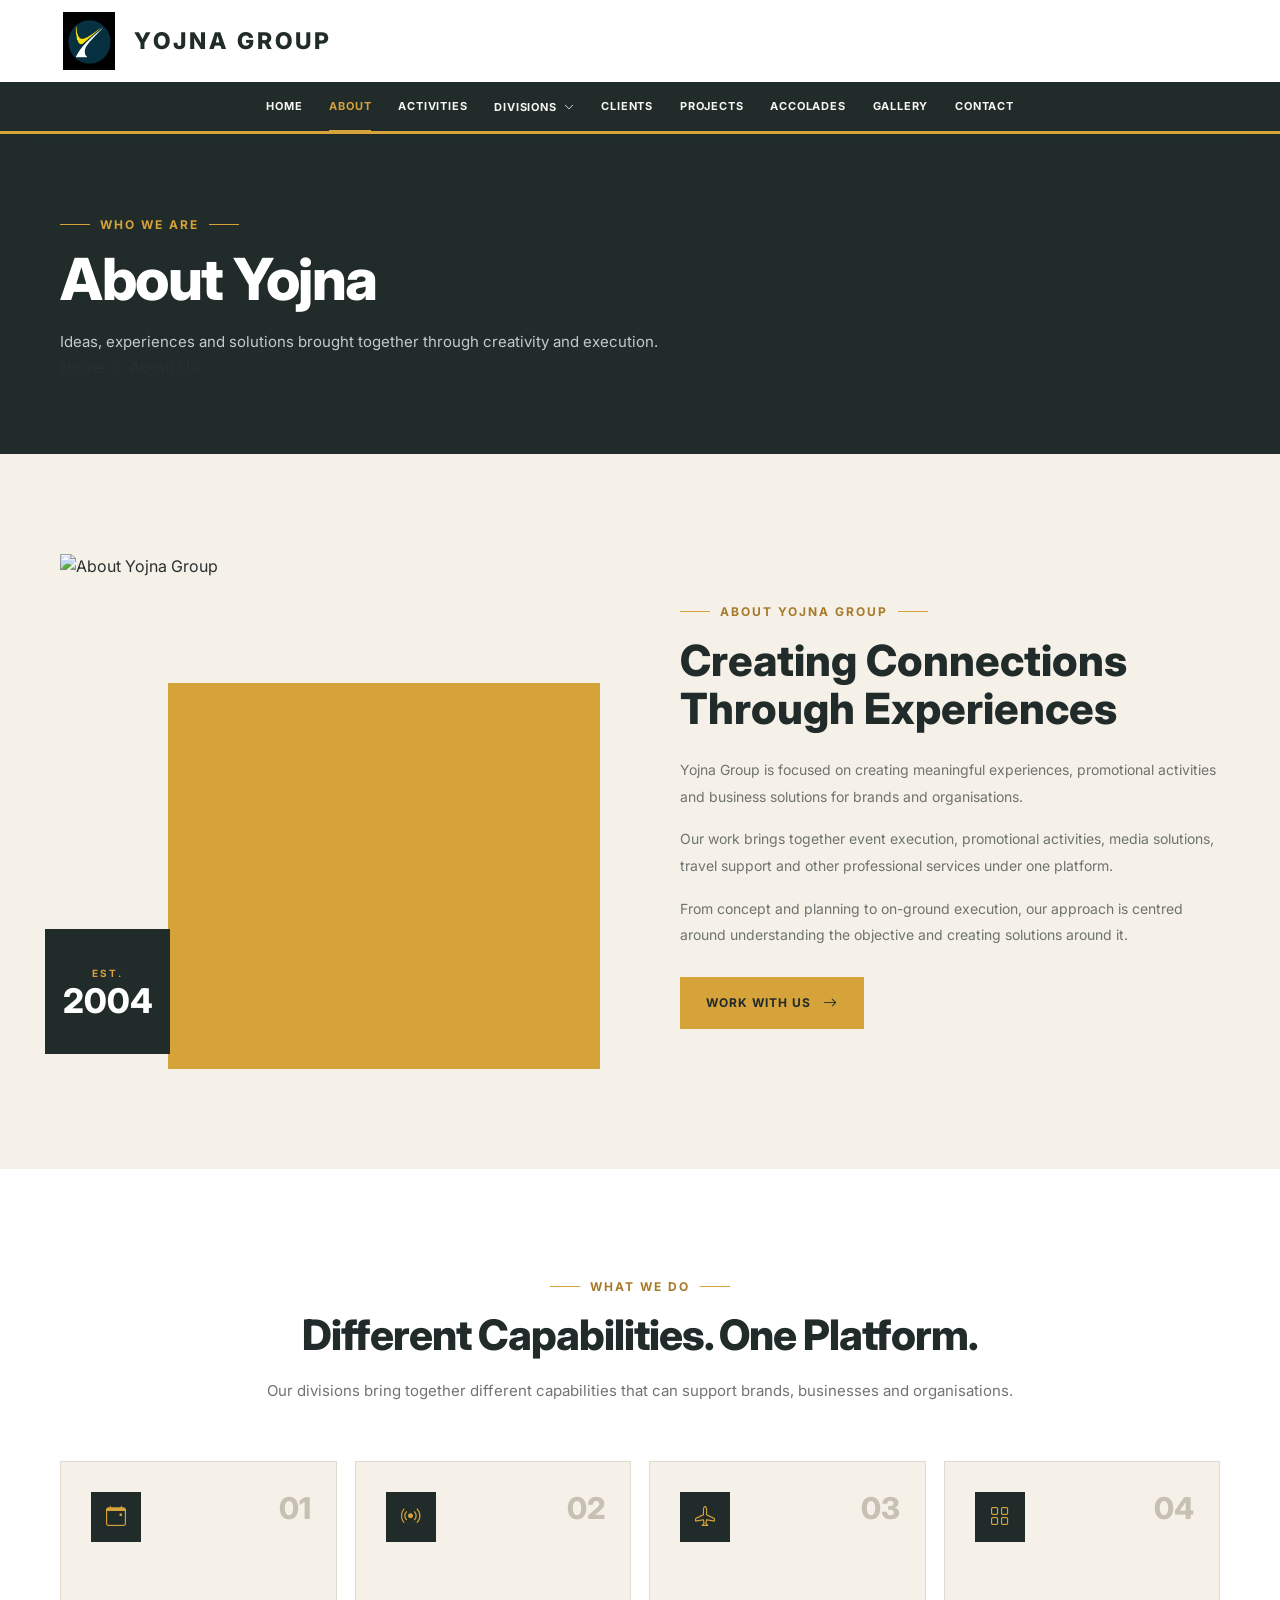
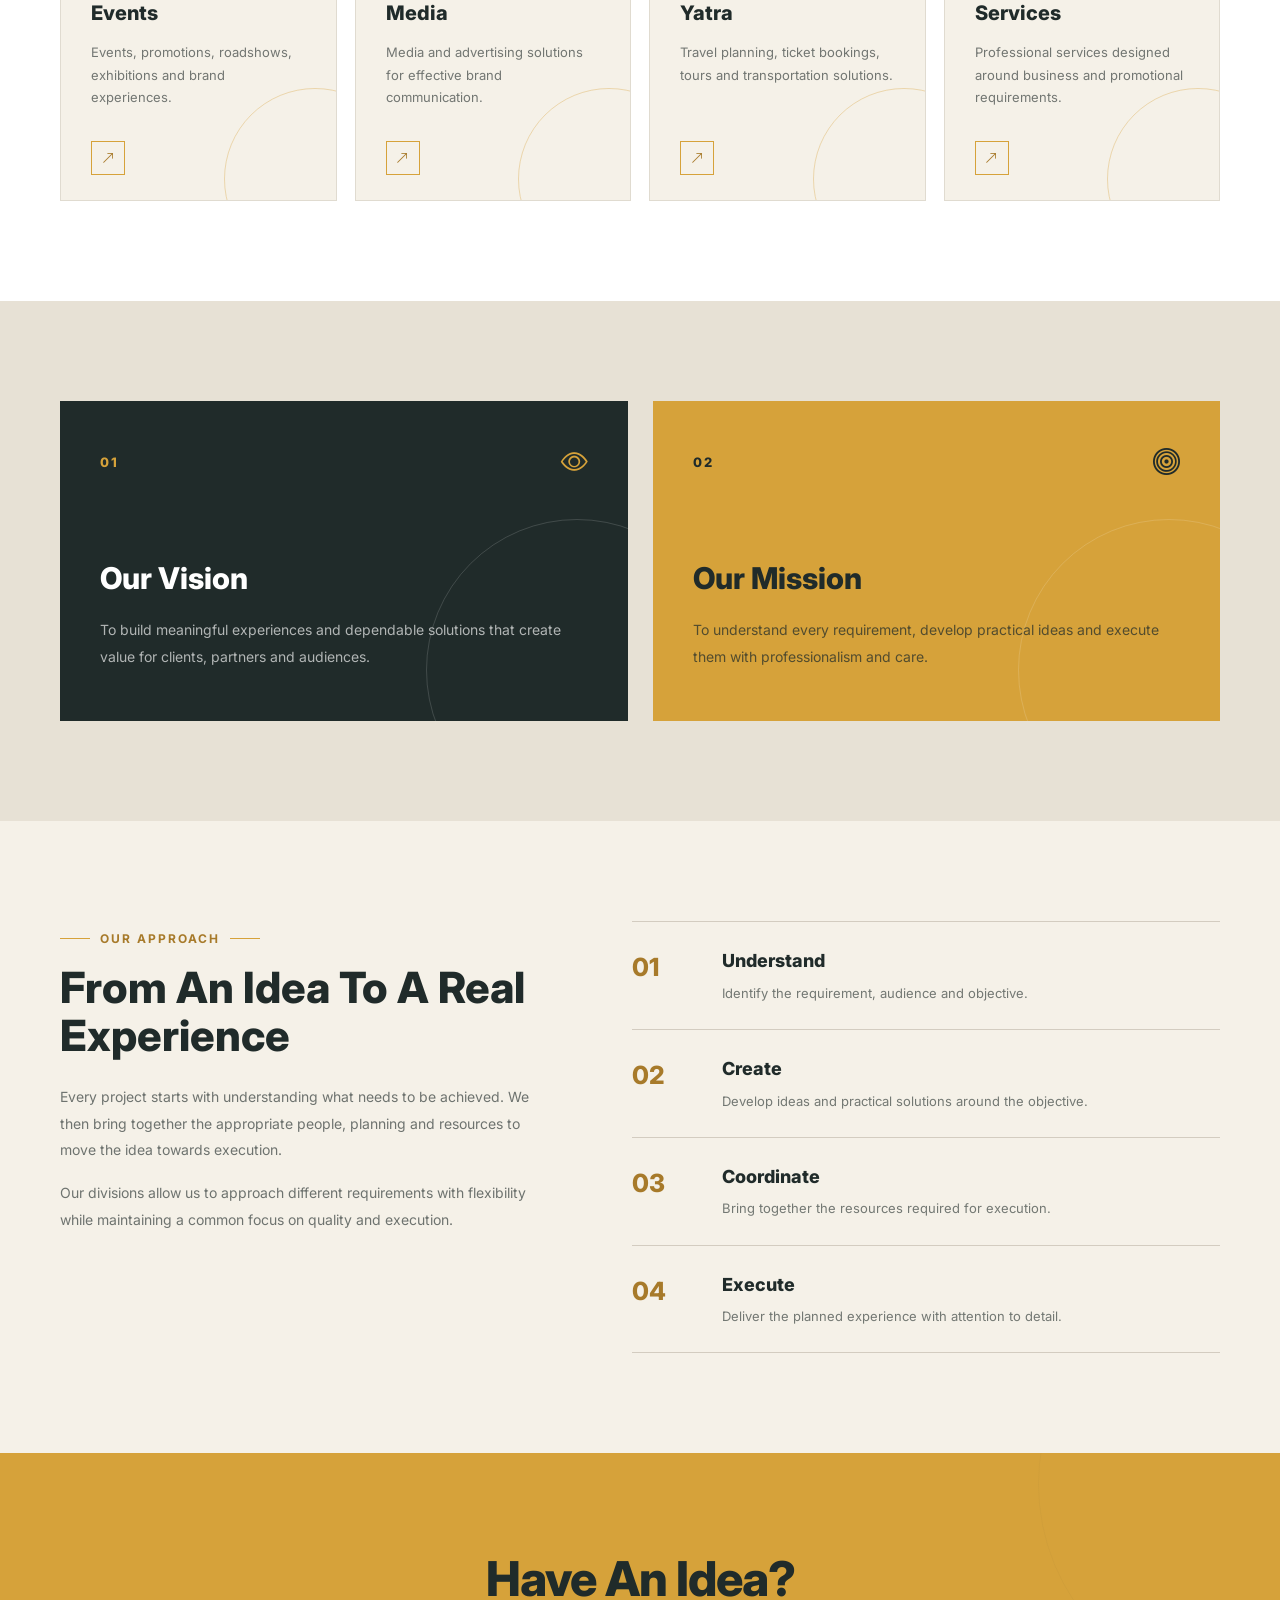
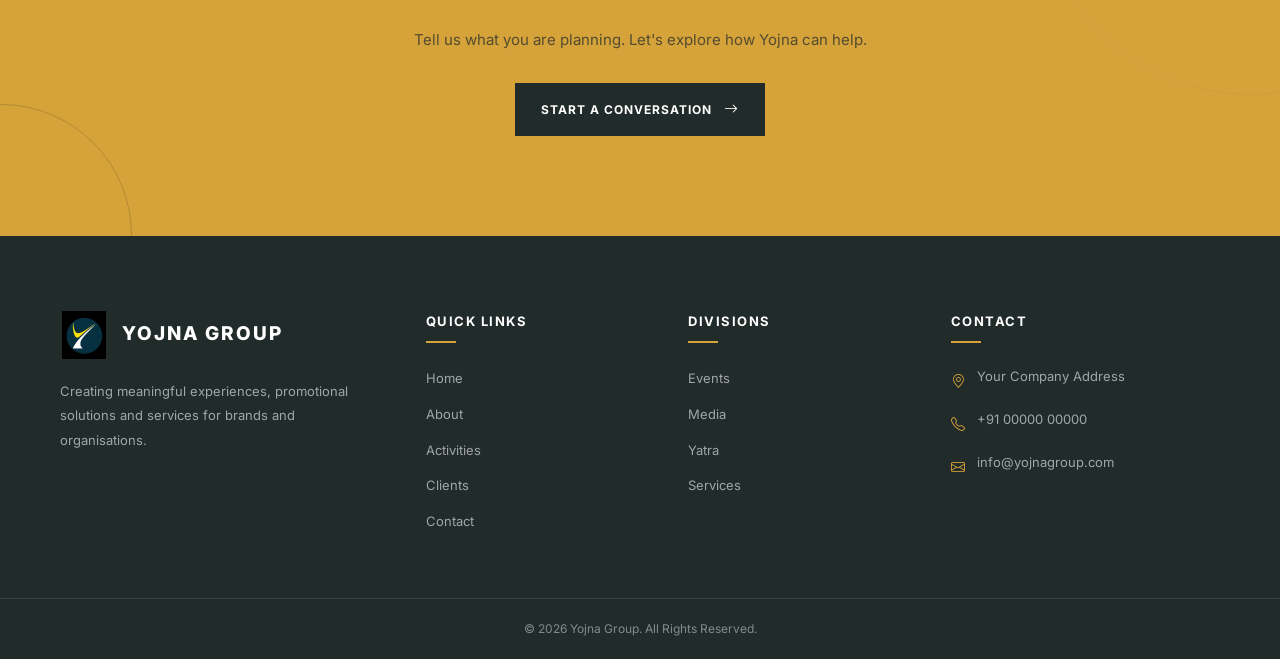
==== about.html @ 123ddde2 "Updated website design" ====
<!DOCTYPE html>
<html lang="en">

<head>

    <meta charset="UTF-8">
    <meta name="viewport" content="width=device-width, initial-scale=1.0">

    <title>About Us | Yojna Group</title>

    <!-- GOOGLE FONT -->
    <link rel="preconnect" href="https://fonts.googleapis.com">
    <link rel="preconnect" href="https://fonts.gstatic.com" crossorigin>

    <link
        href="https://fonts.googleapis.com/css2?family=Inter:wght@400;500;600;700;800&display=swap"
        rel="stylesheet">

    <!-- BOOTSTRAP ICONS -->
    <link
        rel="stylesheet"
        href="https://cdn.jsdelivr.net/npm/bootstrap-icons@1.11.3/font/bootstrap-icons.min.css">

    <!-- MAIN CSS -->
    <link rel="stylesheet" href="css/style.css">

    <!-- RESPONSIVE CSS -->
    <link rel="stylesheet" href="css/responsive.css">

</head>


<body class="inner-page about-page">


<!-- =====================================================
     HEADER
====================================================== -->

<header class="site-header">

    <!-- TOP ROW -->
    <div class="header-top">

        <div class="header-container">

            <a href="index.html" class="site-brand">

                <img
                    src="images/logo/logo.png"
                    alt="Yojna Group Logo"
                    class="site-logo">

                <span class="site-name">
                    YOJNA GROUP
                </span>

            </a>

        </div>

    </div>


    <!-- NAVIGATION -->
    <div class="header-navigation">

        <div class="header-container">

            <nav class="main-navigation">

                <a href="index.html" class="nav-link">
                    HOME
                </a>

                <a href="about.html" class="nav-link active">
                    ABOUT
                </a>

                <a href="activities.html" class="nav-link">
                    ACTIVITIES
                </a>


                <!-- DIVISIONS DROPDOWN -->
                <div class="nav-dropdown">

                    <button
                        class="nav-link nav-dropdown-button"
                        type="button">

                        DIVISIONS

                        <i class="bi bi-chevron-down"></i>

                    </button>


                    <div class="nav-dropdown-menu">

                        <a
                            href="events.html"
                            class="nav-dropdown-item">

                            <span>01</span>

                            <div>
                                <strong>Events</strong>
                                <small>Events & Promotions</small>
                            </div>

                        </a>


                        <a
                            href="media.html"
                            class="nav-dropdown-item">

                            <span>02</span>

                            <div>
                                <strong>Media</strong>
                                <small>Media & Advertising</small>
                            </div>

                        </a>


                        <a
                            href="yatra.html"
                            class="nav-dropdown-item">

                            <span>03</span>

                            <div>
                                <strong>Yatra</strong>
                                <small>Travel & Tours</small>
                            </div>

                        </a>


                        <a
                            href="services.html"
                            class="nav-dropdown-item">

                            <span>04</span>

                            <div>
                                <strong>Services</strong>
                                <small>Professional Services</small>
                            </div>

                        </a>

                    </div>

                </div>


                <a href="clients.html" class="nav-link">
                    CLIENTS
                </a>

                <a href="projects.html" class="nav-link">
                    PROJECTS
                </a>

                <a href="accolades.html" class="nav-link">
                    ACCOLADES
                </a>

                <a href="gallery.html" class="nav-link">
                    GALLERY
                </a>

                <a href="contact.html" class="nav-link">
                    CONTACT
                </a>

            </nav>


            <!-- MOBILE MENU -->
            <button
                class="mobile-menu-button"
                type="button"
                aria-label="Open Menu"
                aria-expanded="false">

                <i class="bi bi-list"></i>

            </button>

        </div>

    </div>

</header>



<!-- =====================================================
     MAIN
====================================================== -->

<main>


    <!-- =================================================
         PAGE BANNER
    ================================================== -->

    <section class="inner-page-banner">

        <div class="container">

            <div class="inner-page-banner-content">

                <span class="section-label">
                    Who We Are
                </span>

                <h1>
                    About Yojna
                </h1>

                <p>
                    Ideas, experiences and solutions brought
                    together through creativity and execution.
                </p>

                <div class="page-breadcrumb">

                    <a href="index.html">
                        Home
                    </a>

                    <i class="bi bi-chevron-right"></i>

                    <span>
                        About Us
                    </span>

                </div>

            </div>

        </div>

    </section>



    <!-- =================================================
         ABOUT INTRODUCTION
    ================================================== -->

    <section class="about-main section-padding">

        <div class="container">

            <div class="about-main-grid">


                <!-- IMAGE -->

                <div class="about-main-image">

                    <img
                        src="images/about/about.jpg"
                        alt="About Yojna Group">

                    <div class="about-year-box">

                        <span>
                            EST.
                        </span>

                        <strong>
                            2004
                        </strong>

                    </div>

                </div>


                <!-- CONTENT -->

                <div class="about-main-content">

                    <span class="section-label">
                        About Yojna Group
                    </span>

                    <h2>
                        Creating Connections
                        Through Experiences
                    </h2>

                    <p>
                        Yojna Group is focused on creating
                        meaningful experiences, promotional
                        activities and business solutions for
                        brands and organisations.
                    </p>

                    <p>
                        Our work brings together event
                        execution, promotional activities,
                        media solutions, travel support and
                        other professional services under one
                        platform.
                    </p>

                    <p>
                        From concept and planning to on-ground
                        execution, our approach is centred around
                        understanding the objective and creating
                        solutions around it.
                    </p>

                    <a
                        href="contact.html"
                        class="primary-button">

                        Work With Us

                        <i class="bi bi-arrow-right"></i>

                    </a>

                </div>

            </div>

        </div>

    </section>



    <!-- =================================================
         WHAT WE DO
    ================================================== -->

    <section class="about-capabilities section-padding">

        <div class="container">

            <div class="section-heading">

                <span class="section-label">
                    What We Do
                </span>

                <h2>
                    Different Capabilities.
                    One Platform.
                </h2>

                <p>
                    Our divisions bring together different
                    capabilities that can support brands,
                    businesses and organisations.
                </p>

            </div>


            <div class="about-capabilities-grid">


                <!-- EVENTS -->

                <a
                    href="events.html"
                    class="about-capability-card">

                    <span class="about-capability-number">
                        01
                    </span>

                    <div class="about-capability-icon">
                        <i class="bi bi-calendar-event"></i>
                    </div>

                    <h3>
                        Events
                    </h3>

                    <p>
                        Events, promotions, roadshows,
                        exhibitions and brand experiences.
                    </p>

                    <span class="about-capability-arrow">
                        <i class="bi bi-arrow-up-right"></i>
                    </span>

                </a>



                <!-- MEDIA -->

                <a
                    href="media.html"
                    class="about-capability-card">

                    <span class="about-capability-number">
                        02
                    </span>

                    <div class="about-capability-icon">
                        <i class="bi bi-broadcast"></i>
                    </div>

                    <h3>
                        Media
                    </h3>

                    <p>
                        Media and advertising solutions for
                        effective brand communication.
                    </p>

                    <span class="about-capability-arrow">
                        <i class="bi bi-arrow-up-right"></i>
                    </span>

                </a>



                <!-- YATRA -->

                <a
                    href="yatra.html"
                    class="about-capability-card">

                    <span class="about-capability-number">
                        03
                    </span>

                    <div class="about-capability-icon">
                        <i class="bi bi-airplane"></i>
                    </div>

                    <h3>
                        Yatra
                    </h3>

                    <p>
                        Travel planning, ticket bookings,
                        tours and transportation solutions.
                    </p>

                    <span class="about-capability-arrow">
                        <i class="bi bi-arrow-up-right"></i>
                    </span>

                </a>



                <!-- SERVICES -->

                <a
                    href="services.html"
                    class="about-capability-card">

                    <span class="about-capability-number">
                        04
                    </span>

                    <div class="about-capability-icon">
                        <i class="bi bi-grid"></i>
                    </div>

                    <h3>
                        Services
                    </h3>

                    <p>
                        Professional services designed around
                        business and promotional requirements.
                    </p>

                    <span class="about-capability-arrow">
                        <i class="bi bi-arrow-up-right"></i>
                    </span>

                </a>

            </div>

        </div>

    </section>



    <!-- =================================================
         VISION / MISSION
    ================================================== -->

    <section class="about-purpose section-padding">

        <div class="container">

            <div class="about-purpose-grid">


                <!-- VISION -->

                <div class="about-purpose-card vision-card">

                    <div class="about-purpose-top">

                        <span>
                            01
                        </span>

                        <i class="bi bi-eye"></i>

                    </div>

                    <h3>
                        Our Vision
                    </h3>

                    <p>
                        To build meaningful experiences and
                        dependable solutions that create value
                        for clients, partners and audiences.
                    </p>

                </div>



                <!-- MISSION -->

                <div class="about-purpose-card mission-card">

                    <div class="about-purpose-top">

                        <span>
                            02
                        </span>

                        <i class="bi bi-bullseye"></i>

                    </div>

                    <h3>
                        Our Mission
                    </h3>

                    <p>
                        To understand every requirement,
                        develop practical ideas and execute
                        them with professionalism and care.
                    </p>

                </div>

            </div>

        </div>

    </section>



    <!-- =================================================
         APPROACH
    ================================================== -->

    <section class="about-approach section-padding">

        <div class="container">

            <div class="about-approach-grid">


                <div class="about-approach-content">

                    <span class="section-label">
                        Our Approach
                    </span>

                    <h2>
                        From An Idea
                        To A Real Experience
                    </h2>

                    <p>
                        Every project starts with understanding
                        what needs to be achieved. We then bring
                        together the appropriate people,
                        planning and resources to move the idea
                        towards execution.
                    </p>

                    <p>
                        Our divisions allow us to approach
                        different requirements with flexibility
                        while maintaining a common focus on
                        quality and execution.
                    </p>

                </div>


                <div class="about-approach-steps">


                    <div class="about-step">

                        <span>
                            01
                        </span>

                        <div>

                            <h3>
                                Understand
                            </h3>

                            <p>
                                Identify the requirement,
                                audience and objective.
                            </p>

                        </div>

                    </div>


                    <div class="about-step">

                        <span>
                            02
                        </span>

                        <div>

                            <h3>
                                Create
                            </h3>

                            <p>
                                Develop ideas and practical
                                solutions around the objective.
                            </p>

                        </div>

                    </div>


                    <div class="about-step">

                        <span>
                            03
                        </span>

                        <div>

                            <h3>
                                Coordinate
                            </h3>

                            <p>
                                Bring together the resources
                                required for execution.
                            </p>

                        </div>

                    </div>


                    <div class="about-step">

                        <span>
                            04
                        </span>

                        <div>

                            <h3>
                                Execute
                            </h3>

                            <p>
                                Deliver the planned experience
                                with attention to detail.
                            </p>

                        </div>

                    </div>

                </div>

            </div>

        </div>

    </section>



    <!-- =================================================
         CTA
    ================================================== -->

    <section class="home-contact-cta">

        <div class="cta-overlay"></div>

        <div class="container">

            <div class="cta-content">

                <h2>
                    Have An Idea?
                </h2>

                <p>
                    Tell us what you are planning.
                    Let's explore how Yojna can help.
                </p>

                <a
                    href="contact.html"
                    class="primary-button">

                    Start A Conversation

                    <i class="bi bi-arrow-right"></i>

                </a>

            </div>

        </div>

    </section>

</main>



<!-- =====================================================
     FOOTER
====================================================== -->

<footer class="site-footer">

    <div class="footer-main">

        <div class="container">

            <div class="footer-grid">


                <!-- COMPANY -->

                <div class="footer-company">

                    <div class="footer-brand">

                        <img
                            src="images/logo/logo.png"
                            alt="Yojna Group">

                        <span>
                            YOJNA GROUP
                        </span>

                    </div>

                    <p>
                        Creating meaningful experiences,
                        promotional solutions and services
                        for brands and organisations.
                    </p>

                </div>


                <!-- QUICK LINKS -->

                <div class="footer-column">

                    <h3>
                        Quick Links
                    </h3>

                    <ul class="footer-links">

                        <li>
                            <a href="index.html">
                                Home
                            </a>
                        </li>

                        <li>
                            <a href="about.html">
                                About
                            </a>
                        </li>

                        <li>
                            <a href="activities.html">
                                Activities
                            </a>
                        </li>

                        <li>
                            <a href="clients.html">
                                Clients
                            </a>
                        </li>

                        <li>
                            <a href="contact.html">
                                Contact
                            </a>
                        </li>

                    </ul>

                </div>


                <!-- DIVISIONS -->

                <div class="footer-column">

                    <h3>
                        Divisions
                    </h3>

                    <ul class="footer-links">

                        <li>
                            <a href="events.html">
                                Events
                            </a>
                        </li>

                        <li>
                            <a href="media.html">
                                Media
                            </a>
                        </li>

                        <li>
                            <a href="yatra.html">
                                Yatra
                            </a>
                        </li>

                        <li>
                            <a href="services.html">
                                Services
                            </a>
                        </li>

                    </ul>

                </div>


                <!-- CONTACT -->

                <div class="footer-column">

                    <h3>
                        Contact
                    </h3>

                    <ul class="footer-contact">

                        <li>

                            <i class="bi bi-geo-alt"></i>

                            <span>
                                Your Company Address
                            </span>

                        </li>

                        <li>

                            <i class="bi bi-telephone"></i>

                            <span>
                                +91 00000 00000
                            </span>

                        </li>

                        <li>

                            <i class="bi bi-envelope"></i>

                            <span>
                                info@yojnagroup.com
                            </span>

                        </li>

                    </ul>

                </div>

            </div>

        </div>

    </div>


    <div class="footer-bottom">

        <div class="container">

            <p>
                © 2026 Yojna Group. All Rights Reserved.
            </p>

        </div>

    </div>

</footer>


<!-- MAIN JAVASCRIPT -->
<script src="js/main.js"></script>

</body>

</html>
---- css/style.css ----
/* =========================================================
   YOJNA GROUP
   MAIN STYLE SHEET
   Theme: Charcoal + Warm Cream + Gold
========================================================= */


/* =========================================================
   1. GLOBAL RESET
========================================================= */

* {
    margin: 0;
    padding: 0;
    box-sizing: border-box;
}

html {
    scroll-behavior: smooth;
}

body {
    font-family: "Inter", sans-serif;
    color: #29302f;
    background-color: #f5f1e8;
    line-height: 1.6;
}

img {
    max-width: 100%;
    display: block;
}

a {
    text-decoration: none;
    color: inherit;
}

button {
    font-family: inherit;
}

ul {
    list-style: none;
}


/* =========================================================
   2. COMMON CONTAINER
========================================================= */

.container,
.header-container {
    width: 100%;
    max-width: 1200px;
    margin: 0 auto;
    padding-left: 20px;
    padding-right: 20px;
}


/* =========================================================
   3. COMMON SECTION
========================================================= */

.section-padding {
    padding: 100px 0;
}

.section-heading {
    max-width: 760px;
    margin: 0 auto 55px;
    text-align: center;
}

.section-label {
    display: inline-flex;
    align-items: center;
    gap: 10px;

    margin-bottom: 15px;

    color: #a77a2a;

    font-size: 12px;
    font-weight: 700;
    letter-spacing: 2px;
    text-transform: uppercase;
}

.section-label::before {
    content: "";
    width: 30px;
    height: 1px;
    background-color: #d6a23a;
}

.section-label::after {
    content: "";
    width: 30px;
    height: 1px;
    background-color: #d6a23a;
}

.section-heading h2 {
    margin-bottom: 18px;

    color: #202b2a;

    font-size: 42px;
    font-weight: 800;
    line-height: 1.15;
    letter-spacing: -1px;
}

.section-heading p {
    color: #707570;

    font-size: 15px;
    line-height: 1.9;
}


/* =========================================================
   4. COMMON BUTTON
========================================================= */

.primary-button {
    display: inline-flex;
    align-items: center;
    justify-content: center;
    gap: 12px;

    padding: 14px 25px;

    background-color: #d6a23a;
    color: #202b2a;

    border: 1px solid #d6a23a;

    font-size: 12px;
    font-weight: 700;
    letter-spacing: 1px;
    text-transform: uppercase;

    transition: all 0.35s ease;
}

.primary-button:hover {
    background-color: #202b2a;
    border-color: #202b2a;
    color: #ffffff;

    transform: translateY(-2px);
}

.primary-button i {
    font-size: 14px;
}


/* =========================================================
   5. HEADER
========================================================= */

.site-header {
    position: fixed;

    top: 0;
    left: 0;

    width: 100%;

    background-color: #ffffff;

    z-index: 9999;

    box-shadow: 0 3px 20px rgba(32, 43, 42, 0.08);
}


/* =========================================================
   6. HEADER TOP
========================================================= */

.header-top {
    height: 82px;

    display: flex;
    align-items: center;

    background-color: #ffffff;
}

.header-top .header-container {
    display: flex;
    align-items: center;
    justify-content: flex-start;
}


/* =========================================================
   7. BRAND
========================================================= */

.site-brand {
    display: inline-flex;
    align-items: center;

    gap: 16px;

    color: #202b2a;
}

.site-logo {
    width: 58px;
    height: 58px;

    object-fit: contain;
}

.site-name {
    font-size: 23px;
    font-weight: 800;

    letter-spacing: 3px;

    white-space: nowrap;
}


/* =========================================================
   8. NAVIGATION BAR
========================================================= */

.header-navigation {
    height: 52px;

    background-color: #202b2a;

    border-bottom: 3px solid #d6a23a;
}

.header-navigation .header-container {
    height: 100%;

    display: flex;
    align-items: center;
    justify-content: center;
}

/* =========================================================
   DIVISIONS DROPDOWN
========================================================= */

.nav-dropdown {
    position: relative;
    height: 52px;

    display: flex;
    align-items: center;
}

.nav-dropdown-button {
    border: 0;
    background: transparent;
    cursor: pointer;
    font-family: inherit;

    gap: 7px;
}

.nav-dropdown-button i {
    font-size: 10px;

    transition: transform 0.3s ease;
}


/* Dropdown box */

.nav-dropdown-menu {
    position: absolute;

    top: 52px;
    left: 50%;

    width: 290px;

    padding: 10px;

    background-color: #ffffff;

    border-top: 3px solid #d6a23a;

    box-shadow: 0 15px 35px rgba(32, 43, 42, 0.18);

    opacity: 0;
    visibility: hidden;

    transform: translate(-50%, 10px);

    transition:
        opacity 0.25s ease,
        visibility 0.25s ease,
        transform 0.25s ease;

    z-index: 99999;
}


/* Show dropdown on hover */

.nav-dropdown:hover .nav-dropdown-menu {
    opacity: 1;

    visibility: visible;

    transform: translate(-50%, 0);
}

.nav-dropdown:hover .nav-dropdown-button i {
    transform: rotate(180deg);
}


/* Individual dropdown item */

.nav-dropdown-item {
    position: relative;

    display: flex;

    align-items: center;

    gap: 15px;

    padding: 15px 14px;

    border-bottom: 1px solid #ece8df;

    color: #202b2a;

    transition:
        background-color 0.3s ease,
        padding-left 0.3s ease;
}

.nav-dropdown-item:last-child {
    border-bottom: 0;
}

.nav-dropdown-item > span {
    min-width: 30px;

    color: #d6a23a;

    font-size: 11px;

    font-weight: 800;

    letter-spacing: 1px;
}

.nav-dropdown-item strong {
    display: block;

    margin-bottom: 2px;

    color: #202b2a;

    font-size: 13px;

    font-weight: 800;

    text-transform: uppercase;
}

.nav-dropdown-item small {
    display: block;

    color: #7a7d79;

    font-size: 10px;

    line-height: 1.4;
}


/* Hover */

.nav-dropdown-item:hover {
    padding-left: 20px;

    background-color: #f5f1e8;
}

.nav-dropdown-item:hover strong {
    color: #a77a2a;
}


/* =========================================================
   9. MAIN NAVIGATION
========================================================= */

.main-navigation {
    width: 100%;

    display: flex;
    align-items: center;
    justify-content: center;

    gap: 27px;

    white-space: nowrap;
}

.nav-link {
    position: relative;

    display: inline-flex;
    align-items: center;

    height: 52px;

    color: #f8f6f0;

    font-size: 11px;
    font-weight: 700;

    letter-spacing: 0.8px;
    text-transform: uppercase;

    transition: color 0.3s ease;
}

.nav-link::after {
    content: "";

    position: absolute;

    left: 0;
    bottom: 0;

    width: 0;
    height: 3px;

    background-color: #d6a23a;

    transition: width 0.3s ease;
}

.nav-link:hover,
.nav-link.active {
    color: #d6a23a;
}

.nav-link:hover::after,
.nav-link.active::after {
    width: 100%;
}


/* =========================================================
   10. MOBILE MENU BUTTON
========================================================= */

.mobile-menu-button {
    display: none;

    width: 42px;
    height: 42px;

    align-items: center;
    justify-content: center;

    border: 0;

    background: transparent;

    color: #202b2a;

    font-size: 28px;

    cursor: pointer;
}


/* =========================================================
   11. MAIN CONTENT OFFSET
========================================================= */

main {
    padding-top: 134px;
}


/* =========================================================
   12. HERO SECTION
========================================================= */

.home-hero {
    position: relative;

    width: 100%;
    height: calc(100vh - 134px);

    min-height: 620px;

    background-color: #202b2a;

    overflow: hidden;
}

.hero-slider {
    position: relative;

    width: 100%;
    height: 100%;
}


/* =========================================================
   13. HERO SLIDES
========================================================= */

.hero-slide {
    position: absolute;

    inset: 0;

    opacity: 0;

    visibility: hidden;

    transition:
        opacity 0.9s ease,
        visibility 0.9s ease;
}

.hero-slide.active {
    opacity: 1;

    visibility: visible;

    z-index: 2;
}

.hero-slide img {
    width: 100%;
    height: 100%;

    object-fit: cover;
}


/* =========================================================
   14. HERO OVERLAY
========================================================= */

.hero-overlay {
    position: absolute;

    inset: 0;

    background:
        linear-gradient(
            90deg,
            rgba(20, 28, 27, 0.92) 0%,
            rgba(20, 28, 27, 0.72) 42%,
            rgba(20, 28, 27, 0.25) 100%
        );

    z-index: 1;
}


/* =========================================================
   15. HERO CONTENT
========================================================= */

.hero-content {
    position: absolute;

    top: 50%;
    left: 50%;

    width: 100%;
    max-width: 1200px;

    padding: 0 20px;

    transform: translate(-50%, -50%);

    z-index: 3;
}

.hero-content::before {
    content: "";

    position: absolute;

    left: 20px;
    top: 5px;

    width: 4px;
    height: 145px;

    background-color: #d6a23a;
}

.hero-content-inner {
    max-width: 720px;

    padding-left: 35px;
}

.hero-subtitle {
    display: block;

    margin-bottom: 18px;

    color: #d6a23a;

    font-size: 13px;
    font-weight: 700;

    letter-spacing: 3px;
    text-transform: uppercase;
}

.hero-content h1 {
    margin-bottom: 22px;

    color: #ffffff;

    font-size: clamp(50px, 6vw, 86px);

    font-weight: 800;

    line-height: 0.98;

    letter-spacing: -2px;
}

.hero-content p {
    max-width: 620px;

    margin-bottom: 30px;

    color: rgba(255, 255, 255, 0.82);

    font-size: 16px;

    line-height: 1.8;
}


/* =========================================================
   16. HERO BUTTON
========================================================= */

.hero-button {
    display: inline-flex;

    align-items: center;
    gap: 12px;

    padding: 15px 26px;

    background-color: #d6a23a;

    color: #202b2a;

    font-size: 12px;

    font-weight: 700;

    letter-spacing: 1px;

    text-transform: uppercase;

    transition: all 0.3s ease;
}

.hero-button:hover {
    background-color: #ffffff;

    color: #202b2a;

    transform: translateY(-2px);
}


/* =========================================================
   17. HERO ARROWS
========================================================= */

.hero-arrow {
    position: absolute;

    top: 50%;

    width: 58px;
    height: 58px;

    display: flex;

    align-items: center;
    justify-content: center;

    border: 1px solid rgba(255, 255, 255, 0.45);

    border-radius: 50%;

    background: rgba(32, 43, 42, 0.25);

    color: #ffffff;

    font-size: 20px;

    cursor: pointer;

    transform: translateY(-50%);

    transition: all 0.3s ease;

    z-index: 5;
}

.hero-prev {
    left: 30px;
}

.hero-next {
    right: 30px;
}

.hero-arrow:hover {
    background-color: #d6a23a;

    border-color: #d6a23a;

    color: #202b2a;
}


/* =========================================================
   18. HERO DOTS
========================================================= */

.hero-dots {
    position: absolute;

    bottom: 30px;

    left: 50%;

    display: flex;

    align-items: center;

    gap: 9px;

    transform: translateX(-50%);

    z-index: 5;
}

.hero-dot {
    width: 8px;
    height: 8px;

    padding: 0;

    border: 0;

    border-radius: 50%;

    background-color: rgba(255, 255, 255, 0.45);

    cursor: pointer;

    transition: all 0.3s ease;
}

.hero-dot.active {
    width: 28px;

    border-radius: 10px;

    background-color: #d6a23a;
}


/* =========================================================
   19. ABOUT PREVIEW
========================================================= */

.home-about {
    position: relative;

    background-color: #f5f1e8;

    overflow: hidden;
}

.home-about::after {
    content: "";

    position: absolute;

    right: -120px;
    bottom: -120px;

    width: 300px;
    height: 300px;

    border: 1px solid rgba(167, 122, 42, 0.2);

    border-radius: 50%;
}

.about-preview-grid {
    display: grid;

    grid-template-columns: 1fr 1fr;

    gap: 80px;

    align-items: center;
}

.about-preview-image {
    position: relative;

    padding: 0 35px 35px 0;
}

.about-preview-image::before {
    content: "";

    position: absolute;

    left: 35px;
    bottom: 0;

    width: calc(100% - 35px);
    height: calc(100% - 35px);

    background-color: #d6a23a;

    z-index: 0;
}

.about-preview-image img {
    position: relative;

    width: 100%;
    height: 430px;

    object-fit: cover;

    z-index: 1;
}

.about-preview-image::after {
    content: "YOJNA";

    position: absolute;

    right: 10px;
    top: 30px;

    color: rgba(255, 255, 255, 0.85);

    font-size: 11px;

    font-weight: 700;

    letter-spacing: 4px;

    writing-mode: vertical-rl;

    z-index: 2;
}

.about-preview-content {
    position: relative;
}

.about-preview-content .section-label {
    justify-content: flex-start;
}

.about-preview-content h2 {
    margin-bottom: 22px;

    color: #202b2a;

    font-size: 42px;

    font-weight: 800;

    line-height: 1.15;
}

.about-preview-content p {
    margin-bottom: 18px;

    color: #686d69;

    font-size: 15px;

    line-height: 1.9;
}

.about-preview-content .primary-button {
    margin-top: 15px;
}


/* =========================================================
   20. ACTIVITIES SECTION
========================================================= */

.home-activities {
    background-color: #ffffff;
}

.activities-grid {
    display: grid;

    grid-template-columns: repeat(4, 1fr);

    gap: 20px;
}


/* =========================================================
   21. ACTIVITY CARD
========================================================= */

.activity-card {
    position: relative;

    min-height: 330px;

    padding: 35px 28px;

    background-color: #f5f1e8;

    border: 1px solid #e0dbcf;

    overflow: hidden;

    transition:
        transform 0.4s ease,
        background-color 0.4s ease,
        border-color 0.4s ease;
}

.activity-card::before {
    content: "";

    position: absolute;

    right: -40px;
    bottom: -40px;

    width: 140px;
    height: 140px;

    border: 1px solid rgba(214, 162, 58, 0.35);

    border-radius: 50%;

    transition: transform 0.5s ease;
}

.activity-card::after {
    content: "";

    position: absolute;

    top: 0;
    left: 0;

    width: 4px;
    height: 0;

    background-color: #d6a23a;

    transition: height 0.4s ease;
}

.activity-card:hover {
    background-color: #202b2a;

    border-color: #202b2a;

    transform: translateY(-8px);
}

.activity-card:hover::before {
    transform: scale(1.5);
}

.activity-card:hover::after {
    height: 100%;
}

.activity-number {
    display: block;

    margin-bottom: 55px;

    color: #d6a23a;

    font-size: 42px;

    font-weight: 800;

    line-height: 1;
}

.activity-card h3 {
    position: relative;

    margin-bottom: 14px;

    color: #202b2a;

    font-size: 20px;

    font-weight: 800;

    line-height: 1.25;

    z-index: 2;
}

.activity-card p {
    position: relative;

    color: #727672;

    font-size: 13px;

    line-height: 1.7;

    z-index: 2;
}

.activity-card a {
    position: absolute;

    left: 28px;
    bottom: 28px;

    color: #a77a2a;

    font-size: 11px;

    font-weight: 700;

    letter-spacing: 1px;

    text-transform: uppercase;

    z-index: 2;
}

.activity-card:hover h3 {
    color: #ffffff;
}

.activity-card:hover p {
    color: rgba(255, 255, 255, 0.68);
}

.activity-card:hover a {
    color: #d6a23a;
}


/* =========================================================
   22. DIVISIONS SECTION
========================================================= */

.home-divisions {
    background-color: #202b2a;

    color: #ffffff;
}

.home-divisions .section-label {
    color: #d6a23a;
}

.home-divisions .section-heading h2 {
    color: #ffffff;
}

.home-divisions .section-heading p {
    color: rgba(255, 255, 255, 0.65);
}

.divisions-grid {
    display: grid;

    grid-template-columns: repeat(4, 1fr);

    gap: 25px;
}

.division-card {
    position: relative;

    min-height: 430px;

    overflow: hidden;

    background-color: #293635;
}

.division-card img {
    width: 100%;
    height: 100%;

    object-fit: cover;

    transition: transform 0.7s ease;
}

.division-card::after {
    content: "";

    position: absolute;

    inset: 0;

    background:
        linear-gradient(
            to top,
            rgba(18, 24, 23, 0.95),
            rgba(18, 24, 23, 0.1) 70%
        );

    z-index: 1;
}

.division-card:hover img {
    transform: scale(1.08);
}

.division-card-content {
    position: absolute;

    left: 28px;
    right: 28px;
    bottom: 28px;

    z-index: 2;
}

.division-card-number {
    display: block;

    margin-bottom: 10px;

    color: #d6a23a;

    font-size: 13px;

    font-weight: 700;

    letter-spacing: 2px;
}

.division-card h3 {
    margin-bottom: 8px;

    color: #ffffff;

    font-size: 25px;

    font-weight: 800;
}

.division-card p {
    color: rgba(255, 255, 255, 0.7);

    font-size: 13px;

    line-height: 1.7;
}
.division-card-link {
    display: inline-flex;
    align-items: center;
    gap: 8px;

    margin-top: 14px;

    color: #d6a23a;

    font-size: 11px;
    font-weight: 700;

    letter-spacing: 1px;
    text-transform: uppercase;

    transition: gap 0.3s ease;
}

.division-card-link:hover {
    gap: 13px;
    color: #ffffff;
}

/* =========================================================
   23. PROJECTS SECTION
========================================================= */

.home-projects {
    background-color: #e7e1d5;
}

.projects-grid {
    display: grid;

    grid-template-columns: repeat(2, 1fr);

    gap: 25px;
}

.project-card {
    position: relative;

    min-height: 300px;

    overflow: hidden;

    background-color: #202b2a;
}

.project-card img {
    width: 100%;
    height: 100%;

    object-fit: cover;

    transition: transform 0.7s ease;
}

.project-card::after {
    content: "";

    position: absolute;

    inset: 0;

    background:
        linear-gradient(
            to top,
            rgba(20, 28, 27, 0.92),
            rgba(20, 28, 27, 0.05)
        );
}

.project-card:hover img {
    transform: scale(1.06);
}

.project-card-content {
    position: absolute;

    left: 30px;
    right: 30px;
    bottom: 28px;

    z-index: 2;
}

.project-card-number {
    color: #d6a23a;

    font-size: 11px;

    font-weight: 700;

    letter-spacing: 2px;
}

.project-card h3 {
    margin-top: 7px;

    color: #ffffff;

    font-size: 25px;

    font-weight: 800;
}


/* =========================================================
   24. CLIENTS SECTION
========================================================= */

.home-clients {
    background-color: #ffffff;
}

.clients-grid {
    display: grid;

    grid-template-columns: repeat(3, 1fr);

    gap: 20px;
}

.client-logo {
    min-height: 130px;

    display: flex;

    align-items: center;
    justify-content: center;

    padding: 25px;

    background-color: #f5f1e8;

    border: 1px solid #e1ddd4;

    transition: all 0.3s ease;
}

.client-logo img {
    max-width: 150px;
    max-height: 65px;

    object-fit: contain;

    filter: grayscale(100%);

    opacity: 0.65;

    transition: all 0.3s ease;
}

.client-logo:hover {
    background-color: #202b2a;

    border-color: #202b2a;

    transform: translateY(-5px);
}

.client-logo:hover img {
    filter: grayscale(0);

    opacity: 1;
}


/* =========================================================
   25. CONTACT CTA
========================================================= */

.home-contact-cta {
    position: relative;

    padding: 100px 0;

    background-color: #d6a23a;

    overflow: hidden;
}

.home-contact-cta::before {
    content: "";

    position: absolute;

    width: 420px;
    height: 420px;

    right: -180px;
    top: -180px;

    border: 1px solid rgba(32, 43, 42, 0.2);

    border-radius: 50%;
}

.home-contact-cta::after {
    content: "";

    position: absolute;

    width: 260px;
    height: 260px;

    left: -130px;
    bottom: -130px;

    border: 1px solid rgba(32, 43, 42, 0.2);

    border-radius: 50%;
}

.cta-overlay {
    position: absolute;

    inset: 0;

    background:
        linear-gradient(
            135deg,
            rgba(214, 162, 58, 0.95),
            rgba(214, 162, 58, 0.8)
        );
}

.cta-content {
    position: relative;

    max-width: 850px;

    margin: 0 auto;

    text-align: center;

    z-index: 2;
}

.cta-content h2 {
    margin-bottom: 20px;

    color: #202b2a;

    font-size: 48px;

    font-weight: 800;

    line-height: 1.1;

    letter-spacing: -1px;
}

.cta-content p {
    max-width: 650px;

    margin: 0 auto 30px;

    color: rgba(32, 43, 42, 0.72);

    font-size: 15px;

    line-height: 1.8;
}

.cta-content .primary-button {
    background-color: #202b2a;

    border-color: #202b2a;

    color: #ffffff;
}

.cta-content .primary-button:hover {
    background-color: #ffffff;

    border-color: #ffffff;

    color: #202b2a;
}


/* =========================================================
   26. FOOTER
========================================================= */

.site-footer {
    background-color: #202b2a;

    color: #ffffff;
}


/* =========================================================
   27. FOOTER MAIN
========================================================= */

.footer-main {
    padding: 75px 0 55px;
}

.footer-grid {
    display: grid;

    grid-template-columns: 1.5fr 1fr 1fr 1.3fr;

    gap: 55px;
}


/* =========================================================
   28. FOOTER BRAND
========================================================= */

.footer-brand {
    display: flex;

    align-items: center;

    gap: 14px;

    margin-bottom: 20px;
}

.footer-brand img {
    width: 48px;
    height: 48px;

    object-fit: contain;
}

.footer-brand span {
    color: #ffffff;

    font-size: 19px;

    font-weight: 800;

    letter-spacing: 2px;
}

.footer-company p {
    max-width: 330px;

    color: rgba(255, 255, 255, 0.58);

    font-size: 13px;

    line-height: 1.9;
}


/* =========================================================
   29. FOOTER HEADINGS
========================================================= */

.footer-column h3 {
    position: relative;

    margin-bottom: 22px;

    padding-bottom: 12px;

    color: #ffffff;

    font-size: 13px;

    font-weight: 700;

    letter-spacing: 1.5px;

    text-transform: uppercase;
}

.footer-column h3::after {
    content: "";

    position: absolute;

    left: 0;
    bottom: 0;

    width: 30px;
    height: 2px;

    background-color: #d6a23a;
}


/* =========================================================
   30. FOOTER LINKS
========================================================= */

.footer-links li {
    margin-bottom: 10px;
}

.footer-links a {
    color: rgba(255, 255, 255, 0.58);

    font-size: 13px;

    transition: all 0.3s ease;
}

.footer-links a:hover {
    padding-left: 5px;

    color: #d6a23a;
}


/* =========================================================
   31. FOOTER CONTACT
========================================================= */

.footer-contact li {
    display: flex;

    align-items: flex-start;

    gap: 12px;

    margin-bottom: 15px;

    color: rgba(255, 255, 255, 0.58);

    font-size: 13px;

    line-height: 1.7;
}

.footer-contact i {
    margin-top: 4px;

    color: #d6a23a;

    font-size: 14px;
}


/* =========================================================
   32. FOOTER BOTTOM
========================================================= */

.footer-bottom {
    padding: 20px 0;

    border-top: 1px solid rgba(255, 255, 255, 0.1);

    text-align: center;
}

.footer-bottom p {
    color: rgba(255, 255, 255, 0.45);

    font-size: 12px;
}


/* =========================================================
   33. SMALL DECORATIVE DETAILS
========================================================= */

.home-about,
.home-activities,
.home-divisions,
.home-projects,
.home-clients {
    position: relative;
}

.home-about .container,
.home-activities .container,
.home-divisions .container,
.home-projects .container,
.home-clients .container {
    position: relative;

    z-index: 2;
}


/* =========================================================
   34. ACTIVE PAGE ACCENT
========================================================= */

body.home-page .nav-link[href="index.html"] {
    color: #d6a23a;
}

body.home-page .nav-link[href="index.html"]::after {
    width: 100%;
}


/* =========================================================
   END OF STYLE.CSS
========================================================= */


/* =========================================================
   ABOUT PAGE
========================================================= */

.about-page {
    background-color: #f5f1e8;
}


/* =========================================================
   ABOUT MAIN
========================================================= */

.about-main {
    background-color: #f5f1e8;
}

.about-main-grid {
    display: grid;
    grid-template-columns: 1fr 1fr;
    gap: 80px;
    align-items: center;
}

.about-main-image {
    position: relative;
    padding: 0 35px 35px 0;
}

.about-main-image::before {
    content: "";

    position: absolute;

    right: 0;
    bottom: 0;

    width: 80%;
    height: 75%;

    background-color: #d6a23a;

    z-index: 0;
}

.about-main-image img {
    position: relative;

    width: 100%;
    height: 480px;

    object-fit: cover;

    z-index: 1;
}

.about-year-box {
    position: absolute;

    left: -15px;
    bottom: 15px;

    width: 125px;
    height: 125px;

    display: flex;
    flex-direction: column;
    justify-content: center;
    align-items: center;

    background-color: #202b2a;

    color: #ffffff;

    z-index: 3;
}

.about-year-box span {
    margin-bottom: 3px;

    color: #d6a23a;

    font-size: 10px;

    font-weight: 700;

    letter-spacing: 2px;
}

.about-year-box strong {
    font-size: 34px;

    font-weight: 800;

    line-height: 1;
}

.about-main-content .section-label {
    justify-content: flex-start;
}

.about-main-content h2 {
    margin-bottom: 25px;

    color: #202b2a;

    font-size: 43px;

    font-weight: 800;

    line-height: 1.12;
}

.about-main-content p {
    margin-bottom: 16px;

    color: #6e736f;

    font-size: 14px;

    line-height: 1.9;
}

.about-main-content .primary-button {
    margin-top: 12px;
}


/* =========================================================
   ABOUT CAPABILITIES
========================================================= */

.about-capabilities {
    background-color: #ffffff;
}

.about-capabilities-grid {
    display: grid;

    grid-template-columns: repeat(4, 1fr);

    gap: 18px;
}

.about-capability-card {
    position: relative;

    min-height: 340px;

    padding: 30px;

    background-color: #f5f1e8;

    border: 1px solid #e0dbd0;

    overflow: hidden;

    transition: all 0.4s ease;
}

.about-capability-card::before {
    content: "";

    position: absolute;

    right: -70px;
    bottom: -70px;

    width: 180px;
    height: 180px;

    border: 1px solid rgba(214, 162, 58, 0.35);

    border-radius: 50%;

    transition: transform 0.5s ease;
}

.about-capability-card:hover {
    background-color: #202b2a;

    border-color: #202b2a;

    transform: translateY(-8px);
}

.about-capability-card:hover::before {
    transform: scale(1.4);
}

.about-capability-number {
    position: absolute;

    top: 22px;
    right: 25px;

    color: #c7c0b3;

    font-size: 30px;

    font-weight: 800;
}

.about-capability-icon {
    width: 50px;
    height: 50px;

    display: flex;
    align-items: center;
    justify-content: center;

    margin-bottom: 55px;

    background-color: #202b2a;

    color: #d6a23a;

    font-size: 20px;
}

.about-capability-card h3 {
    margin-bottom: 12px;

    color: #202b2a;

    font-size: 20px;

    font-weight: 800;
}

.about-capability-card p {
    color: #727672;

    font-size: 13px;

    line-height: 1.75;
}

.about-capability-arrow {
    position: absolute;

    left: 30px;
    bottom: 25px;

    width: 34px;
    height: 34px;

    display: flex;
    align-items: center;
    justify-content: center;

    border: 1px solid #d6a23a;

    color: #a77a2a;

    font-size: 13px;

    transition: all 0.3s ease;
}

.about-capability-card:hover h3 {
    color: #ffffff;
}

.about-capability-card:hover p {
    color: rgba(255, 255, 255, 0.65);
}

.about-capability-card:hover .about-capability-icon {
    background-color: #d6a23a;

    color: #202b2a;
}

.about-capability-card:hover .about-capability-arrow {
    background-color: #d6a23a;

    color: #202b2a;
}


/* =========================================================
   VISION / MISSION
========================================================= */

.about-purpose {
    background-color: #e7e1d5;
}

.about-purpose-grid {
    display: grid;

    grid-template-columns: 1fr 1fr;

    gap: 25px;
}

.about-purpose-card {
    position: relative;

    min-height: 320px;

    padding: 40px;

    overflow: hidden;
}

.vision-card {
    background-color: #202b2a;
}

.mission-card {
    background-color: #d6a23a;
}

.about-purpose-card::after {
    content: "";

    position: absolute;

    right: -100px;
    bottom: -100px;

    width: 300px;
    height: 300px;

    border: 1px solid rgba(255, 255, 255, 0.15);

    border-radius: 50%;
}

.about-purpose-top {
    display: flex;

    align-items: center;
    justify-content: space-between;

    margin-bottom: 70px;
}

.about-purpose-top span {
    font-size: 13px;

    font-weight: 800;

    letter-spacing: 2px;
}

.vision-card .about-purpose-top span,
.vision-card .about-purpose-top i {
    color: #d6a23a;
}

.mission-card .about-purpose-top span,
.mission-card .about-purpose-top i {
    color: #202b2a;
}

.about-purpose-top i {
    font-size: 27px;
}

.about-purpose-card h3 {
    margin-bottom: 15px;

    font-size: 30px;

    font-weight: 800;
}

.vision-card h3 {
    color: #ffffff;
}

.mission-card h3 {
    color: #202b2a;
}

.about-purpose-card p {
    max-width: 500px;

    font-size: 14px;

    line-height: 1.9;
}

.vision-card p {
    color: rgba(255, 255, 255, 0.65);
}

.mission-card p {
    color: rgba(32, 43, 42, 0.72);
}


/* =========================================================
   ABOUT APPROACH
========================================================= */

.about-approach {
    background-color: #f5f1e8;
}

.about-approach-grid {
    display: grid;

    grid-template-columns: 0.9fr 1.1fr;

    gap: 90px;

    align-items: start;
}

.about-approach-content .section-label {
    justify-content: flex-start;
}

.about-approach-content h2 {
    margin-bottom: 25px;

    color: #202b2a;

    font-size: 43px;

    font-weight: 800;

    line-height: 1.12;
}

.about-approach-content p {
    margin-bottom: 16px;

    color: #6e736f;

    font-size: 14px;

    line-height: 1.9;
}

.about-approach-steps {
    border-top: 1px solid #d3ccc0;
}

.about-step {
    display: grid;

    grid-template-columns: 70px 1fr;

    gap: 20px;

    padding: 25px 0;

    border-bottom: 1px solid #d3ccc0;
}

.about-step > span {
    color: #a77a2a;

    font-size: 25px;

    font-weight: 800;
}

.about-step h3 {
    margin-bottom: 6px;

    color: #202b2a;

    font-size: 18px;

    font-weight: 800;
}

.about-step p {
    color: #737873;

    font-size: 13px;

    line-height: 1.7;
}


/* =========================================================
   ACTIVITIES PAGE
========================================================= */

.activities-page {
    background-color: #f5f1e8;
}


/* =========================================================
   ACTIVITIES INTRODUCTION
========================================================= */

.activities-introduction {
    padding: 100px 0;
    background-color: #f5f1e8;
}

.activities-intro-grid {
    display: grid;
    grid-template-columns: 1fr 1fr;
    gap: 80px;
    align-items: center;
}


/* IMAGE */

.activities-intro-image {
    position: relative;
    padding: 0 35px 35px 0;
}

.activities-image-frame {
    position: relative;
    z-index: 1;
}

.activities-image-frame::before {
    content: "";
    position: absolute;
    left: -18px;
    top: 30px;
    width: 65px;
    height: 65px;
    border-left: 3px solid #d6a23a;
    border-top: 3px solid #d6a23a;
}

.activities-image-frame::after {
    content: "";
    position: absolute;
    right: -35px;
    bottom: -35px;
    width: 75%;
    height: 70%;
    background-color: #d6a23a;
    z-index: -1;
}

.activities-image-frame img {
    display: block;
    width: 100%;
    height: 470px;
    object-fit: cover;
}


/* NUMBER BOX */

.activities-number-box {
    position: absolute;
    right: 0;
    bottom: 0;

    width: 135px;
    height: 135px;

    display: flex;
    flex-direction: column;
    justify-content: center;
    align-items: center;

    background-color: #202b2a;
    color: #ffffff;

    z-index: 3;
}

.activities-number-box span {
    margin-bottom: 5px;

    color: #d6a23a;

    font-size: 12px;
    font-weight: 700;
    letter-spacing: 2px;
}

.activities-number-box strong {
    font-size: 18px;
    font-weight: 800;
    letter-spacing: 2px;
}


/* CONTENT */

.activities-intro-content .section-label {
    justify-content: flex-start;
}

.activities-intro-content h2 {
    max-width: 600px;
    margin: 15px 0 22px;

    color: #202b2a;

    font-size: 42px;
    line-height: 1.12;
    font-weight: 800;
}

.activities-intro-content p {
    margin-bottom: 16px;

    color: #646966;

    font-size: 15px;
    line-height: 1.8;
}


/* =========================================================
   ACTIVITY SERVICES
========================================================= */

.activity-services {
    padding: 100px 0;

    background-color: #ffffff;
}

.activity-services .section-heading {
    max-width: 720px;
    margin-bottom: 55px;
}

.activity-services .section-heading h2 {
    max-width: 650px;
}


/* GRID */

.activity-services-grid {
    display: grid;
    grid-template-columns: repeat(4, 1fr);
    gap: 18px;
}


/* CARD */

.activity-service-card {
    position: relative;

    min-height: 330px;
    padding: 32px 28px;

    background-color: #f5f1e8;

    border: 1px solid #e2ddd2;

    overflow: hidden;

    transition:
        background-color 0.3s ease,
        transform 0.3s ease,
        border-color 0.3s ease;
}

.activity-service-card:hover {
    background-color: #202b2a;

    border-color: #202b2a;

    transform: translateY(-7px);
}


/* NUMBER */

.activity-service-number {
    position: absolute;
    top: 20px;
    right: 22px;

    color: #d6a23a;

    font-size: 12px;
    font-weight: 800;
    letter-spacing: 1px;
}


/* ICON */

.activity-service-icon {
    width: 58px;
    height: 58px;

    display: flex;
    justify-content: center;
    align-items: center;

    margin-bottom: 30px;

    background-color: #202b2a;

    color: #d6a23a;

    font-size: 22px;

    transition:
        background-color 0.3s ease,
        color 0.3s ease;
}

.activity-service-card:hover .activity-service-icon {
    background-color: #d6a23a;
    color: #202b2a;
}


/* HEADING */

.activity-service-card h3 {
    margin-bottom: 15px;

    color: #202b2a;

    font-size: 18px;
    line-height: 1.3;
    font-weight: 800;

    transition: color 0.3s ease;
}

.activity-service-card:hover h3 {
    color: #ffffff;
}


/* TEXT */

.activity-service-card p {
    margin: 0;

    color: #737874;

    font-size: 13px;
    line-height: 1.7;

    transition: color 0.3s ease;
}

.activity-service-card:hover p {
    color: #d8ddd9;
}


/* GOLD LINE */

.activity-service-line {
    position: absolute;
    left: 28px;
    bottom: 24px;

    width: 38px;
    height: 2px;

    background-color: #d6a23a;

    transition: width 0.3s ease;
}

.activity-service-card:hover .activity-service-line {
    width: 65px;
}


/* =========================================================
   ACTIVITIES MEDIA
========================================================= */

.activities-media {
    padding: 100px 0;

    background-color: #202b2a;

    color: #ffffff;
}

.activities-media-grid {
    display: grid;
    grid-template-columns: 1.1fr 0.9fr;
    gap: 80px;
    align-items: center;
}


/* CONTENT */

.activities-media-content .section-label {
    justify-content: flex-start;
    color: #d6a23a;
}

.activities-media-content h2 {
    max-width: 560px;
    margin: 15px 0 20px;

    color: #ffffff;

    font-size: 42px;
    line-height: 1.15;
    font-weight: 800;
}

.activities-media-content > p {
    max-width: 620px;
    margin-bottom: 35px;

    color: #c7cdca;

    font-size: 15px;
    line-height: 1.8;
}


/* MEDIA LIST */

.media-list {
    border-top: 1px solid rgba(255,255,255,0.15);
}

.media-list-item {
    display: flex;
    align-items: center;
    gap: 18px;

    padding: 17px 0;

    border-bottom: 1px solid rgba(255,255,255,0.15);
}

.media-list-item span {
    min-width: 30px;

    color: #d6a23a;

    font-size: 11px;
    font-weight: 800;
    letter-spacing: 1px;
}

.media-list-item strong {
    color: #ffffff;

    font-size: 13px;
    font-weight: 600;
}


/* VISUAL */

.activities-media-visual {
    min-height: 470px;

    display: flex;
    justify-content: center;
    align-items: center;

    position: relative;

    background-color: #d6a23a;

    overflow: hidden;
}

.activities-media-visual::before {
    content: "";

    position: absolute;

    width: 310px;
    height: 310px;

    border: 1px solid rgba(32,43,42,0.3);

    border-radius: 50%;
}

.activities-media-visual::after {
    content: "";

    position: absolute;

    width: 220px;
    height: 220px;

    border: 1px solid rgba(32,43,42,0.3);

    border-radius: 50%;
}

.activities-media-box {
    position: relative;

    z-index: 2;

    text-align: center;
}

.activities-media-box span {
    display: block;

    margin-bottom: 12px;

    color: #202b2a;

    font-size: 13px;
    font-weight: 800;
    letter-spacing: 4px;
}

.activities-media-box strong {
    display: block;

    color: #202b2a;

    font-size: 36px;
    line-height: 1.05;
    font-weight: 800;
}


/* =========================================================
   ACTIVITIES PROCESS
========================================================= */

.activities-process {
    padding: 100px 0;

    background-color: #f5f1e8;
}

.activities-process .section-heading {
    max-width: 700px;
    margin-bottom: 55px;
}


/* GRID */

.activities-process-grid {
    display: grid;
    grid-template-columns: repeat(4, 1fr);

    border-top: 1px solid #d5cec1;
    border-bottom: 1px solid #d5cec1;
}


/* ITEM */

.activities-process-item {
    position: relative;

    padding: 35px 28px;

    border-right: 1px solid #d5cec1;
}

.activities-process-item:first-child {
    padding-left: 0;
}

.activities-process-item:last-child {
    border-right: 0;
}


/* NUMBER */

.process-number {
    margin-bottom: 25px;

    color: #d6a23a;

    font-size: 34px;
    font-weight: 800;
}


/* HEADING */

.activities-process-item h3 {
    margin-bottom: 12px;

    color: #202b2a;

    font-size: 19px;
    font-weight: 800;
}


/* TEXT */

.activities-process-item p {
    margin: 0;

    color: #737874;

    font-size: 13px;
    line-height: 1.7;
}


/* =========================================================
   ACTIVITIES BANNER
========================================================= */

.activities-banner {
    background-color: #202b2a;
}


/* =========================================================
   INNER PAGE BANNER
========================================================= */

.inner-page-banner {
    position: relative;

    min-height: 320px;

    display: flex;
    align-items: center;

    background-color: #202b2a;

    overflow: hidden;
}

.inner-page-banner::before {
    content: "";

    position: absolute;

    inset: 0;

    background:
        linear-gradient(
            90deg,
            rgba(32, 43, 42, 0.95),
            rgba(32, 43, 42, 0.65)
        );

    z-index: 1;
}

.inner-page-banner .container {
    position: relative;

    z-index: 2;
}

.inner-page-banner-content {
    max-width: 800px;
}

.inner-page-banner .section-label {
    color: #d6a23a;

    margin-bottom: 15px;
}

.inner-page-banner h1 {
    margin: 0;

    color: #ffffff;

    font-size: 58px;
    font-weight: 800;

    line-height: 1.05;

    letter-spacing: -1.5px;
}

.inner-page-banner p {
    margin-top: 18px;

    max-width: 600px;

    color: rgba(255, 255, 255, 0.75);

    font-size: 15px;
    line-height: 1.8;
}

/* BREADCRUMB */

.inner-page-breadcrumb {
    display: flex;
    align-items: center;
    gap: 10px;

    margin-top: 22px;

    color: rgba(255, 255, 255, 0.65);

    font-size: 11px;
    font-weight: 600;

    letter-spacing: 1px;
    text-transform: uppercase;
}

.inner-page-breadcrumb a {
    color: #d6a23a;
}

.inner-page-breadcrumb i {
    font-size: 9px;
}

/* =========================================================
   EVENTS PAGE
========================================================= */

.events-page {
    background-color: #f5f1e8;
}


/* =========================================================
   EVENTS INTRODUCTION
========================================================= */

.events-introduction {
    padding: 110px 0;
    background-color: #f5f1e8;
}

.events-introduction-grid {
    display: grid;

    grid-template-columns: 1fr 1fr;

    gap: 80px;

    align-items: center;
}


/* IMAGE */

.events-intro-image {
    position: relative;

    padding: 0 35px 35px 0;
}

.events-image-frame {
    position: relative;

    z-index: 1;

    overflow: hidden;
}

.events-image-frame::after {
    content: "";

    position: absolute;

    inset: 0;

    background: linear-gradient(
        135deg,
        rgba(32, 43, 42, 0.05),
        rgba(32, 43, 42, 0.35)
    );
}

.events-image-frame img {
    display: block;

    width: 100%;
    height: 500px;

    object-fit: cover;
}


/* GOLD FRAME */

.events-intro-image::before {
    content: "";

    position: absolute;

    right: 0;
    bottom: 0;

    width: 82%;
    height: 75%;

    background-color: #d6a23a;

    z-index: 0;
}


/* NUMBER BOX */

.events-number-box {
    position: absolute;

    left: -15px;
    bottom: 15px;

    width: 125px;
    height: 125px;

    display: flex;
    flex-direction: column;

    justify-content: center;
    align-items: center;

    background-color: #202b2a;

    color: #ffffff;

    z-index: 3;
}

.events-number-box span {
    margin-bottom: 5px;

    color: #d6a23a;

    font-size: 9px;
    font-weight: 700;

    letter-spacing: 2px;
}

.events-number-box strong {
    font-size: 38px;
    font-weight: 800;
}


/* CONTENT */

.events-intro-content .section-label {
    justify-content: flex-start;
}

.events-intro-content h2 {
    margin: 0 0 25px;

    color: #202b2a;

    font-size: 46px;
    font-weight: 800;

    line-height: 1.1;

    letter-spacing: -1.5px;
}

.events-intro-content p {
    margin-bottom: 18px;

    color: #5d625f;

    font-size: 15px;

    line-height: 1.8;
}

.events-intro-content .primary-button {
    margin-top: 15px;
}


/* =========================================================
   EVENT SERVICES
========================================================= */

.events-services {
    padding: 110px 0;

    background-color: #ffffff;
}

.events-services .section-heading {
    max-width: 650px;

    margin-bottom: 55px;
}

.events-services .section-heading h2 {
    margin-top: 10px;

    color: #202b2a;

    font-size: 44px;
    font-weight: 800;

    line-height: 1.1;

    letter-spacing: -1.2px;
}


/* GRID */

.events-services-grid {
    display: grid;

    grid-template-columns: repeat(4, 1fr);

    gap: 18px;
}


/* CARD */

.event-service-card {
    position: relative;

    min-height: 300px;

    padding: 30px 26px;

    background-color: #f5f1e8;

    border: 1px solid #ddd6c9;

    overflow: hidden;

    transition:
        background-color 0.3s ease,
        transform 0.3s ease,
        border-color 0.3s ease;
}

.event-service-card:hover {
    background-color: #202b2a;

    border-color: #202b2a;

    transform: translateY(-6px);
}


/* NUMBER */

.event-service-number {
    position: absolute;

    top: 20px;
    right: 22px;

    color: #cfc8bb;

    font-size: 11px;
    font-weight: 800;

    letter-spacing: 1px;
}

.event-service-card:hover .event-service-number {
    color: rgba(214, 162, 58, 0.5);
}


/* ICON */

.event-service-icon {
    width: 52px;
    height: 52px;

    display: flex;

    align-items: center;
    justify-content: center;

    margin-bottom: 35px;

    background-color: #202b2a;

    color: #d6a23a;

    font-size: 21px;
}

.event-service-card:hover .event-service-icon {
    background-color: #d6a23a;

    color: #202b2a;
}


/* TITLE */

.event-service-card h3 {
    margin: 0 0 14px;

    color: #202b2a;

    font-size: 19px;
    font-weight: 700;

    line-height: 1.3;
}

.event-service-card:hover h3 {
    color: #ffffff;
}


/* TEXT */

.event-service-card p {
    margin: 0;

    color: #6b6f6c;

    font-size: 13px;

    line-height: 1.75;
}

.event-service-card:hover p {
    color: rgba(255, 255, 255, 0.68);
}


/* BOTTOM LINE */

.event-service-line {
    position: absolute;

    left: 26px;
    bottom: 20px;

    width: 35px;
    height: 2px;

    background-color: #d6a23a;

    transition: width 0.3s ease;
}

.event-service-card:hover .event-service-line {
    width: 60px;
}


/* =========================================================
   EVENTS APPROACH
========================================================= */

.events-approach {
    padding: 110px 0;

    background-color: #e7e1d5;
}

.events-approach-grid {
    display: grid;

    grid-template-columns: 0.9fr 1.1fr;

    gap: 90px;

    align-items: start;
}


/* CONTENT */

.events-approach-content h2 {
    margin: 10px 0 25px;

    color: #202b2a;

    font-size: 44px;
    font-weight: 800;

    line-height: 1.1;

    letter-spacing: -1px;
}

.events-approach-content p {
    max-width: 500px;

    color: #5d625f;

    font-size: 15px;

    line-height: 1.8;
}


/* PROCESS */

.events-process {
    border-top: 1px solid #c9c1b3;
}

.event-process-item {
    display: grid;

    grid-template-columns: 65px 1fr;

    gap: 20px;

    padding: 25px 0;

    border-bottom: 1px solid #c9c1b3;
}

.event-process-item > span {
    color: #a77a2a;

    font-size: 13px;
    font-weight: 800;

    letter-spacing: 1px;
}

.event-process-item h3 {
    margin: 0 0 7px;

    color: #202b2a;

    font-size: 19px;
    font-weight: 700;
}

.event-process-item p {
    margin: 0;

    color: #656965;

    font-size: 13px;

    line-height: 1.7;
}
---- css/responsive.css ----
/* =========================================================
   YOJNA GROUP
   RESPONSIVE STYLESHEET
========================================================= */


/* =========================================================
   LARGE TABLETS / SMALL LAPTOPS
   1200px and below
========================================================= */

@media (max-width: 1200px) {

    /* HEADER */

    .main-navigation {
        gap: 20px;
    }

    .nav-link {
        font-size: 11px;
    }


    /* HERO */

    .hero-content h1 {
        font-size: 50px;
    }


    /* ACTIVITIES */

    .activities-grid {
        grid-template-columns: repeat(2, 1fr);
    }


    /* PROJECTS */

    .projects-grid {
        grid-template-columns: repeat(2, 1fr);
    }


    /* CLIENTS */

    .clients-grid {
        grid-template-columns: repeat(3, 1fr);
    }

}


/* =========================================================
   TABLETS
   992px and below
========================================================= */

@media (max-width: 992px) {

    /* HEADER */

    .header-top {
        height: 68px;
    }

    .header-navigation {
        height: 52px;
    }

    .main-navigation {
        gap: 15px;
    }

    .nav-link {
        font-size: 10px;
    }

    main {
        padding-top: 120px;
    }


    /* HERO */

    .home-hero {
        height: calc(100vh - 120px);
        min-height: 550px;
    }

    .hero-content h1 {
        font-size: 44px;
    }

    .hero-content p {
        max-width: 550px;
        font-size: 15px;
    }


    /* ABOUT */

    .about-preview-grid {
        grid-template-columns: 1fr 1fr;
        gap: 45px;
    }

    .about-preview-content h2 {
        font-size: 34px;
    }

    .about-preview-image img {
        height: 400px;
    }


    /* DIVISIONS */

    .divisions-grid {
        grid-template-columns: repeat(2, 1fr);
    }


    /* FOOTER */

    .footer-grid {
        grid-template-columns: repeat(2, 1fr);
        gap: 40px;
    }

}


/* =========================================================
   MOBILE MENU BREAKPOINT
   768px and below
========================================================= */

@media (max-width: 768px) {

    /* HEADER */

    .site-header {
        position: fixed;
    }

    .header-top {
        height: 68px;
    }

    .site-logo {
        width: 48px;
        height: 48px;
    }

    .site-name {
        font-size: 19px;
    }

    .header-navigation {
        height: 52px;
    }

    .header-navigation .header-container {
        justify-content: flex-end;
    }

    .main-navigation {
        display: none;
    }

    .mobile-menu-button {
        display: flex;
    }

    main {
        padding-top: 120px;
    }


    /* HERO */

    .home-hero {
        height: 650px;
        min-height: auto;
    }

    .hero-content {
        padding: 0 35px;
    }

    .hero-content h1 {
        font-size: 38px;
    }

    .hero-content p {
        font-size: 14px;
        line-height: 1.7;
    }

    .hero-subtitle {
        font-size: 12px;
    }

    .hero-prev {
        left: 15px;
    }

    .hero-next {
        right: 15px;
    }

    .hero-arrow {
        width: 42px;
        height: 42px;

        font-size: 17px;
    }


    /* COMMON SECTIONS */

    .section-padding {
        padding: 70px 0;
    }

    .section-heading {
        margin-bottom: 40px;
    }

    .section-heading h2 {
        font-size: 32px;
    }


    /* ABOUT */

    .about-preview-grid {
        grid-template-columns: 1fr;

        gap: 50px;
    }

    .about-preview-image img {
        height: 380px;
    }

    .about-preview-content {
        padding-left: 0;
    }

    .about-preview-content h2 {
        font-size: 32px;
    }


    /* ACTIVITIES */

    .activities-grid {
        grid-template-columns: 1fr 1fr;

        gap: 20px;
    }


    /* DIVISIONS */

    .divisions-grid {
        grid-template-columns: 1fr;
    }


    /* PROJECTS */

    .projects-grid {
        grid-template-columns: 1fr 1fr;

        gap: 20px;
    }


    /* CLIENTS */

    .clients-grid {
        grid-template-columns: repeat(3, 1fr);

        gap: 15px;
    }

    .client-logo {
        height: 100px;
    }


    /* CTA */

    .home-contact-cta {
        padding: 80px 0;
    }

    .cta-content h2 {
        font-size: 34px;
    }


    /* FOOTER */

    .footer-main {
        padding: 60px 0 45px;
    }

    .footer-grid {
        grid-template-columns: 1fr 1fr;

        gap: 40px;
    }

}


/* =========================================================
   SMALL MOBILE
   576px and below
========================================================= */

@media (max-width: 576px) {

    /* HEADER */

    .header-top {
        height: 65px;
    }

    .header-navigation {
        height: 50px;
    }

    .site-logo {
        width: 45px;
        height: 45px;
    }

    .site-name {
        font-size: 17px;
        letter-spacing: 0.8px;
    }

    main {
        padding-top: 115px;
    }


    /* HERO */

    .home-hero {
        height: 600px;
    }

    .hero-content {
        padding: 0 25px;
    }

    .hero-content h1 {
        font-size: 32px;
    }

    .hero-content p {
        margin-bottom: 25px;

        font-size: 13px;
    }

    .hero-button {
        padding: 12px 20px;

        font-size: 11px;
    }

    .hero-prev {
        left: 10px;
    }

    .hero-next {
        right: 10px;
    }

    .hero-arrow {
        width: 38px;
        height: 38px;

        font-size: 15px;
    }

    .hero-dots {
        bottom: 20px;
    }


    /* COMMON */

    .container,
    .header-container {
        padding-left: 15px;
        padding-right: 15px;
    }

    .section-padding {
        padding: 60px 0;
    }

    .section-heading {
        margin-bottom: 35px;
    }

    .section-heading h2 {
        font-size: 28px;
    }

    .section-heading p {
        font-size: 14px;
    }


    /* ABOUT */

    .about-preview-grid {
        gap: 40px;
    }

    .about-preview-image::after {
        right: -8px;
        bottom: -8px;
    }

    .about-preview-image img {
        height: 300px;
    }

    .about-preview-content h2 {
        font-size: 28px;
    }

    .about-preview-content p {
        font-size: 14px;
    }


    /* ACTIVITIES */

    .activities-grid {
        grid-template-columns: 1fr;
    }

    .activity-card {
        padding: 30px 25px;
    }


    /* DIVISIONS */

    .division-image {
        height: 220px;
    }


    /* PROJECTS */

    .projects-grid {
        grid-template-columns: 1fr;
    }

    .project-image {
        height: 220px;
    }


    /* CLIENTS */

    .clients-grid {
        grid-template-columns: repeat(2, 1fr);
    }

    .client-logo {
        height: 90px;

        padding: 15px;
    }


    /* CTA */

    .home-contact-cta {
        padding: 70px 0;
    }

    .cta-content h2 {
        font-size: 29px;
    }

    .cta-content p {
        font-size: 14px;
    }

    .cta-button {
        padding: 12px 22px;

        font-size: 11px;
    }


    /* FOOTER */

    .footer-grid {
        grid-template-columns: 1fr;

        gap: 35px;
    }

    .footer-company > p {
        max-width: 100%;
    }

}


/* =========================================================
   VERY SMALL MOBILE
   400px and below
========================================================= */

@media (max-width: 400px) {

    .site-name {
        font-size: 15px;
    }

    .site-logo {
        width: 40px;
        height: 40px;
    }

    .hero-content h1 {
        font-size: 28px;
    }

    .hero-content p {
        font-size: 12px;
    }

    .hero-arrow {
        display: none;
    }

    .clients-grid {
        gap: 10px;
    }

    .client-logo {
        height: 80px;
    }

}
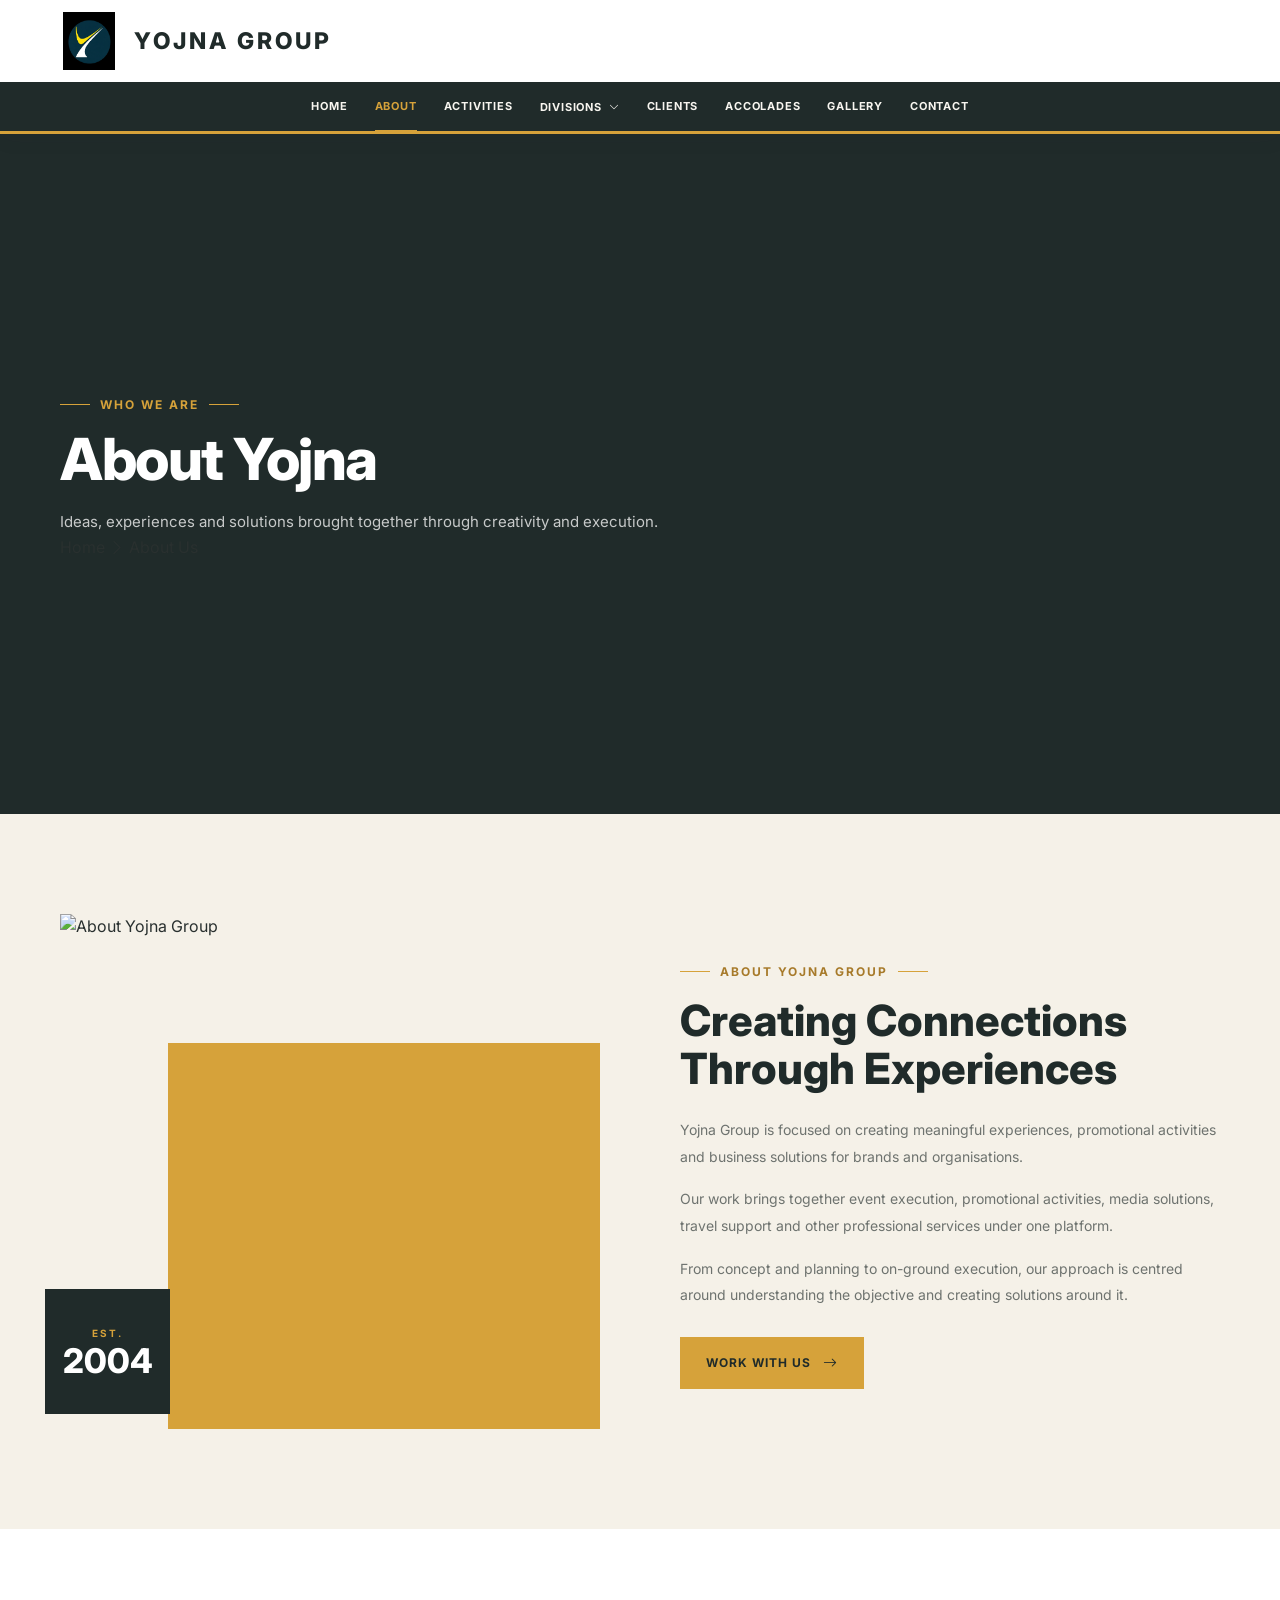
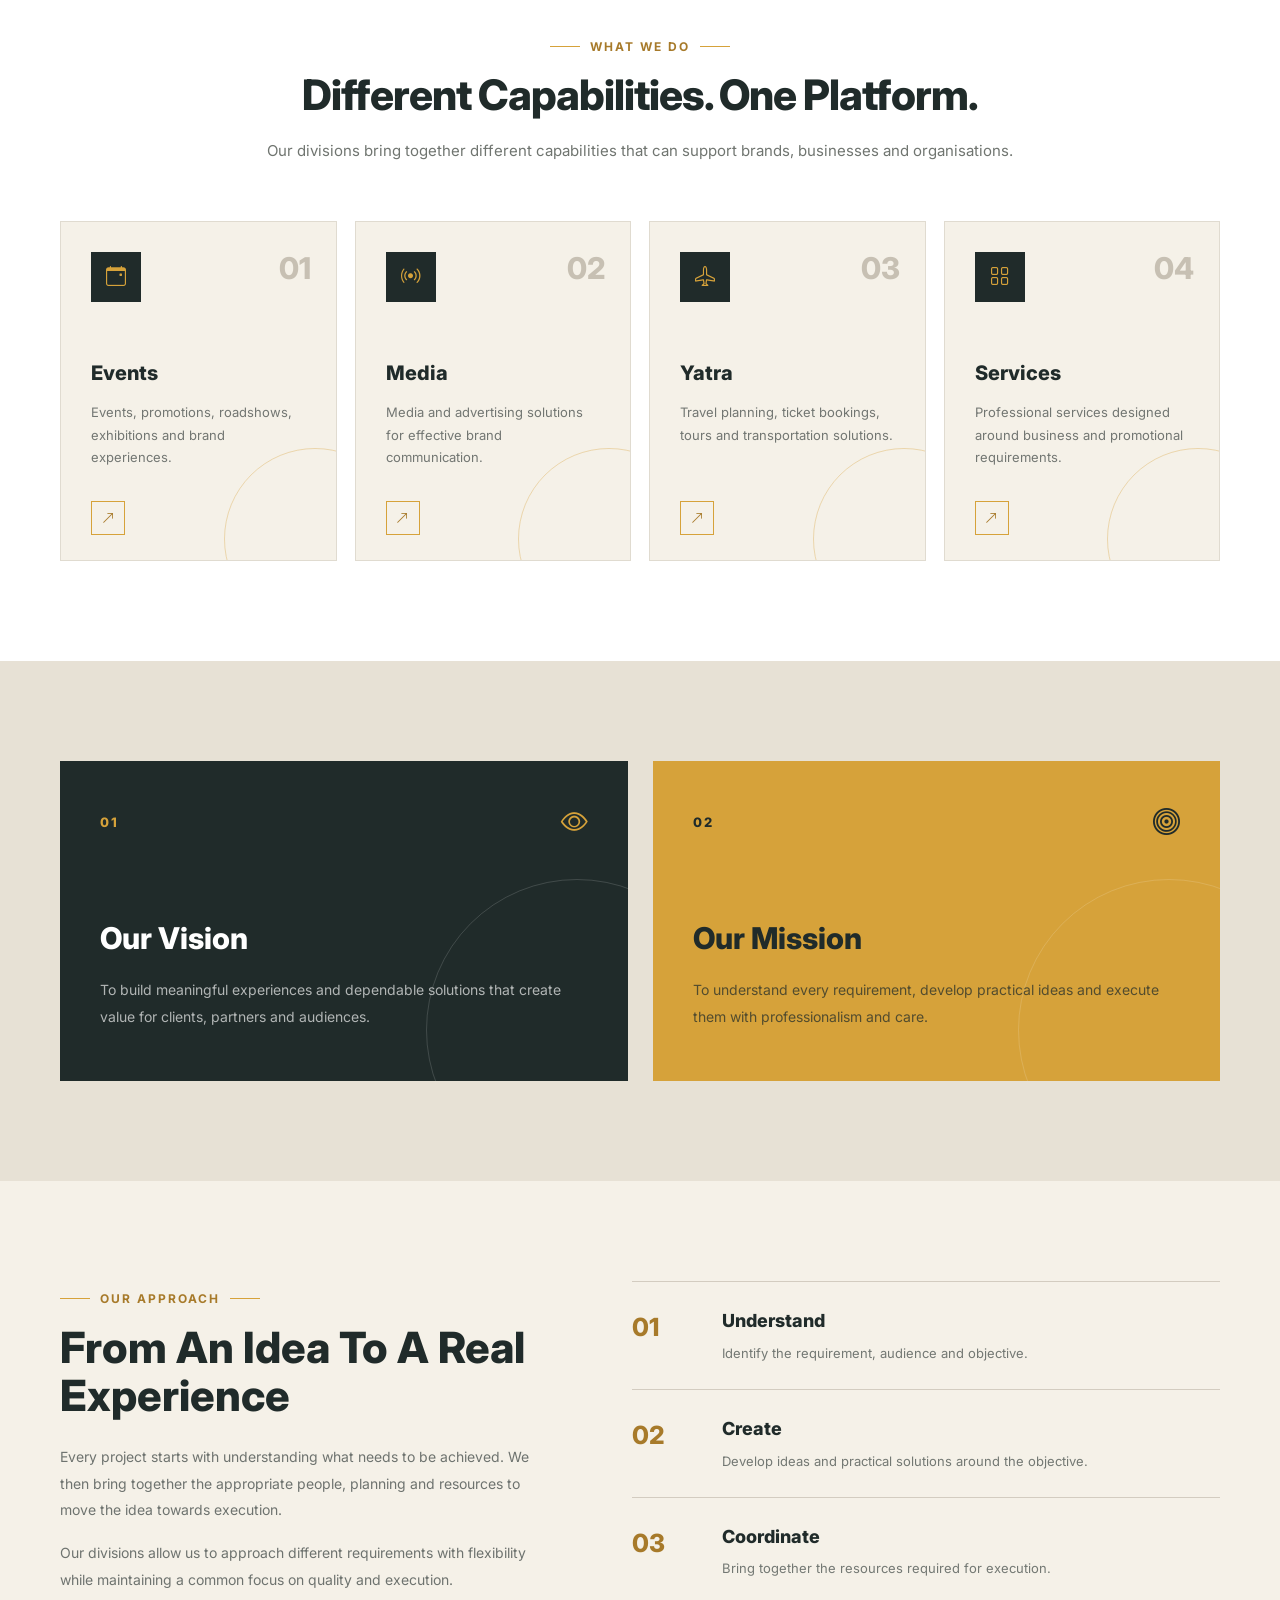
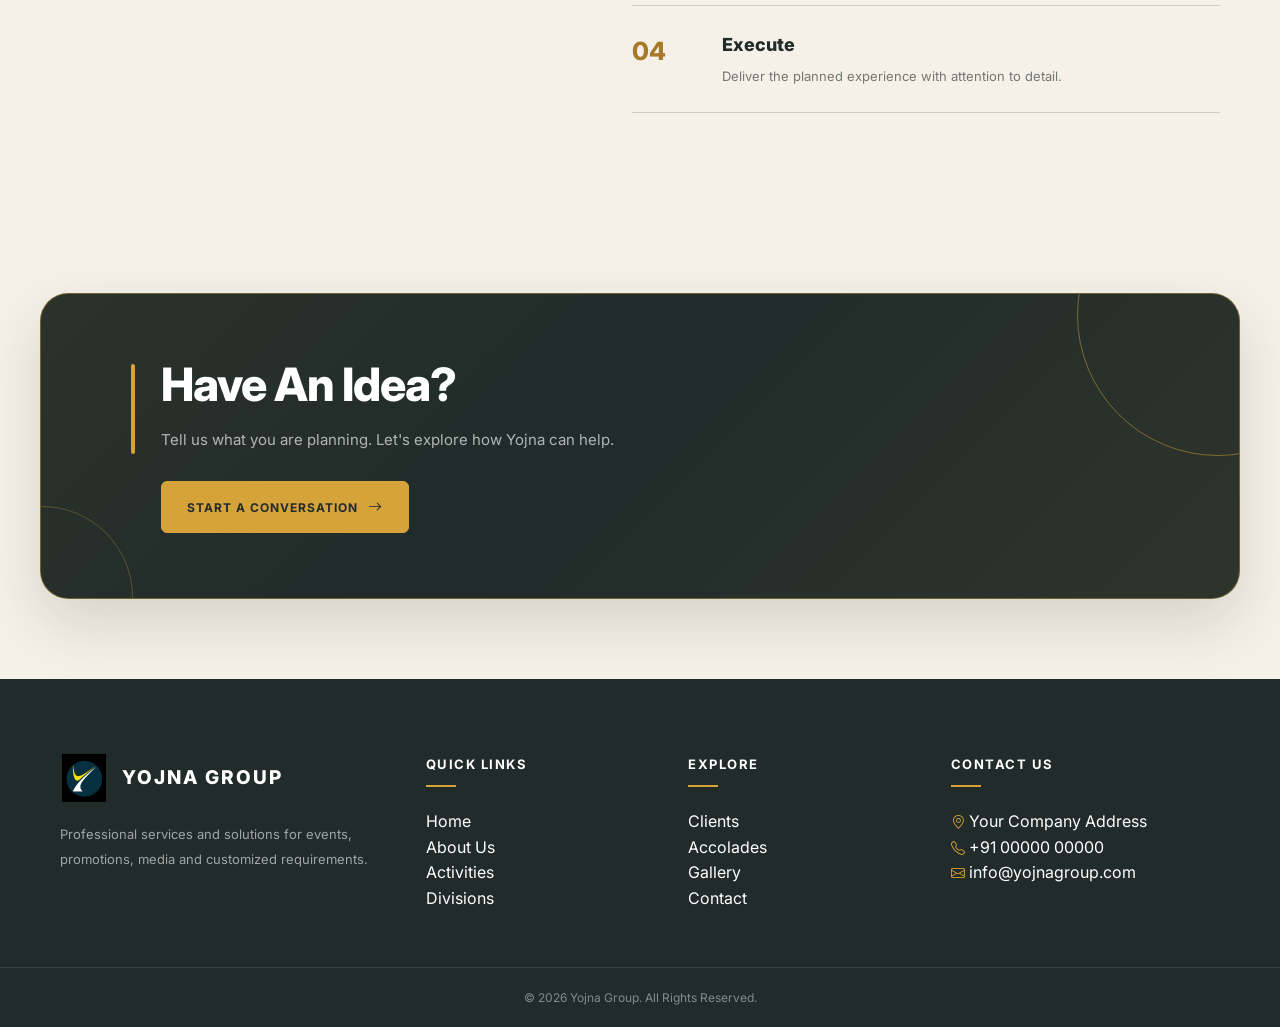
==== commit ace2c4ad: "Updated website pages and CSS" ====
--- a/about.html
+++ b/about.html
@@ -162,10 +162,7 @@
                     CLIENTS
                 </a>
 
-                <a href="projects.html" class="nav-link">
-                    PROJECTS
-                </a>
-
+                
                 <a href="accolades.html" class="nav-link">
                     ACCOLADES
                 </a>
@@ -760,165 +757,133 @@
      FOOTER
 ====================================================== -->
 
-<footer class="site-footer">
-
-    <div class="footer-main">
-
-        <div class="container">
-
-            <div class="footer-grid">
-
-
-                <!-- COMPANY -->
-
-                <div class="footer-company">
-
-                    <div class="footer-brand">
-
-                        <img
-                            src="images/logo/logo.png"
-                            alt="Yojna Group">
-
-                        <span>
-                            YOJNA GROUP
-                        </span>
-
-                    </div>
-
-                    <p>
-                        Creating meaningful experiences,
-                        promotional solutions and services
-                        for brands and organisations.
-                    </p>
-
-                </div>
-
-
-                <!-- QUICK LINKS -->
-
-                <div class="footer-column">
-
-                    <h3>
-                        Quick Links
-                    </h3>
-
-                    <ul class="footer-links">
-
-                        <li>
-                            <a href="index.html">
-                                Home
-                            </a>
-                        </li>
-
-                        <li>
-                            <a href="about.html">
-                                About
-                            </a>
-                        </li>
-
-                        <li>
-                            <a href="activities.html">
-                                Activities
-                            </a>
-                        </li>
-
-                        <li>
-                            <a href="clients.html">
-                                Clients
-                            </a>
-                        </li>
-
-                        <li>
-                            <a href="contact.html">
-                                Contact
-                            </a>
-                        </li>
-
-                    </ul>
-
-                </div>
-
-
-                <!-- DIVISIONS -->
-
-                <div class="footer-column">
-
-                    <h3>
-                        Divisions
-                    </h3>
-
-                    <ul class="footer-links">
-
-                        <li>
-                            <a href="events.html">
-                                Events
-                            </a>
-                        </li>
-
-                        <li>
-                            <a href="media.html">
-                                Media
-                            </a>
-                        </li>
-
-                        <li>
-                            <a href="yatra.html">
-                                Yatra
-                            </a>
-                        </li>
-
-                        <li>
-                            <a href="services.html">
-                                Services
-                            </a>
-                        </li>
-
-                    </ul>
-
-                </div>
-
-
-                <!-- CONTACT -->
-
-                <div class="footer-column">
-
-                    <h3>
-                        Contact
-                    </h3>
-
-                    <ul class="footer-contact">
-
-                        <li>
-
+ <footer class="site-footer">
+
+        <div class="footer-main">
+
+            <div class="container">
+
+                <div class="footer-grid">
+
+
+                    <!-- COMPANY -->
+
+                    <div class="footer-column footer-company">
+
+                        <a href="index.html" class="footer-brand">
+
+                            <img
+                                src="images/logo/logo.png"
+                                alt="Yojna Group Logo">
+
+                            <span>
+                                YOJNA GROUP
+                            </span>
+
+                        </a>
+
+                        <p>
+                            Professional services and solutions
+                            for events, promotions, media and
+                            customized requirements.
+                        </p>
+
+                    </div>
+
+
+                    <!-- QUICK LINKS -->
+
+                    <div class="footer-column">
+
+                        <h3>
+                            Quick Links
+                        </h3>
+
+                        <ul>
+
+                            <li>
+                                <a href="index.html">Home</a>
+                            </li>
+
+                            <li>
+                                <a href="about.html">About Us</a>
+                            </li>
+
+                            <li>
+                                <a href="activities.html">Activities</a>
+                            </li>
+
+                            <li>
+                                <a href="divisions.html">Divisions</a>
+                            </li>
+                        </ul>
+
+                    </div>
+
+
+                    <!-- USEFUL LINKS -->
+
+                    <div class="footer-column">
+
+                        <h3>
+                            Explore
+                        </h3>
+
+                        <ul>
+
+                            <li>
+                                <a href="clients.html">Clients</a>
+                            </li>
+
+                            <li>
+                                <a href="accolades.html">Accolades</a>
+                            </li>
+
+                            <li>
+                                <a href="gallery.html">Gallery</a>
+                            </li>
+
+                            <li>
+                                <a href="contact.html">Contact</a>
+                            </li>
+
+                        </ul>
+
+                    </div>
+
+
+                    <!-- CONTACT -->
+
+                    <div class="footer-column footer-contact">
+
+                        <h3>
+                            Contact Us
+                        </h3>
+
+                        <p>
                             <i class="bi bi-geo-alt"></i>
-
                             <span>
                                 Your Company Address
                             </span>
-
-                        </li>
-
-                        <li>
-
+                        </p>
+
+                        <p>
                             <i class="bi bi-telephone"></i>
 
-                            <span>
+                            <a href="tel:+910000000000">
                                 +91 00000 00000
-                            </span>
-
-                        </li>
-
-                        <li>
-
+                            </a>
+                        </p>
+
+                        <p>
                             <i class="bi bi-envelope"></i>
 
-                            <span>
+                            <a href="mailto:info@yojnagroup.com">
                                 info@yojnagroup.com
-                            </span>
-
-                        </li>
-
-                    </ul>
+                            </a>
+                        </p>
+
+                    </div>
 
                 </div>
 
@@ -926,22 +891,22 @@
 
         </div>
 
-    </div>
-
-
-    <div class="footer-bottom">
-
-        <div class="container">
-
-            <p>
-                © 2026 Yojna Group. All Rights Reserved.
-            </p>
+
+        <!-- COPYRIGHT -->
+
+        <div class="footer-bottom">
+
+            <div class="container">
+
+                <p>
+                    © 2026 Yojna Group. All Rights Reserved.
+                </p>
+
+            </div>
 
         </div>
 
-    </div>
-
-</footer>
+    </footer>
 
 
 <!-- MAIN JAVASCRIPT -->
--- a/css/style.css
+++ b/css/style.css
@@ -1364,7 +1364,6 @@
     opacity: 1;
 }
 
-
 /* =========================================================
    25. CONTACT CTA
 ========================================================= */
@@ -1372,44 +1371,65 @@
 .home-contact-cta {
     position: relative;
 
-    padding: 100px 0;
-
-    background-color: #d6a23a;
+    width: calc(100% - 80px);
+    max-width: 1250px;
+
+    margin: 80px auto;
+
+    padding: 65px 70px;
+
+    background-color: #202b2a;
+
+    border: 1px solid rgba(214, 162, 58, 0.45);
+
+    border-radius: 28px;
 
     overflow: hidden;
-}
+
+    box-shadow:
+        0 25px 60px rgba(32, 43, 42, 0.15);
+}
+
+
+/* GOLD CORNER DESIGN */
 
 .home-contact-cta::before {
     content: "";
 
     position: absolute;
 
-    width: 420px;
-    height: 420px;
-
-    right: -180px;
-    top: -180px;
-
-    border: 1px solid rgba(32, 43, 42, 0.2);
+    width: 280px;
+    height: 280px;
+
+    right: -120px;
+    top: -120px;
+
+    border: 1px solid rgba(214, 162, 58, 0.5);
 
     border-radius: 50%;
 }
+
+
+/* SECOND CIRCLE */
 
 .home-contact-cta::after {
     content: "";
 
     position: absolute;
 
-    width: 260px;
-    height: 260px;
-
-    left: -130px;
-    bottom: -130px;
-
-    border: 1px solid rgba(32, 43, 42, 0.2);
+    width: 180px;
+    height: 180px;
+
+    left: -90px;
+    bottom: -90px;
+
+    border: 1px solid rgba(214, 162, 58, 0.3);
 
     border-radius: 50%;
 }
+
+
+/* GOLD OVERLAY */
 
 .cta-overlay {
     position: absolute;
@@ -1419,29 +1439,82 @@
     background:
         linear-gradient(
             135deg,
-            rgba(214, 162, 58, 0.95),
-            rgba(214, 162, 58, 0.8)
+            rgba(214, 162, 58, 0.06),
+            transparent 45%,
+            rgba(214, 162, 58, 0.08)
         );
-}
+
+    pointer-events: none;
+}
+
+
+/* CTA CONTENT */
 
 .cta-content {
     position: relative;
 
     max-width: 850px;
 
-    margin: 0 auto;
-
-    text-align: center;
+    margin: 0;
+
+    padding-left: 30px;
+
+    text-align: left;
 
     z-index: 2;
 }
 
+
+/* GOLD LEFT LINE */
+
+.cta-content::before {
+    content: "";
+
+    position: absolute;
+
+    left: 0;
+    top: 5px;
+
+    width: 4px;
+    height: 90px;
+
+    background-color: #d6a23a;
+
+    border-radius: 10px;
+}
+
+
+/* SMALL LABEL */
+
+.cta-content .section-label {
+    display: inline-flex;
+
+    align-items: center;
+
+    gap: 10px;
+
+    margin-bottom: 15px;
+
+    color: #d6a23a;
+
+    font-size: 11px;
+
+    font-weight: 700;
+
+    letter-spacing: 2px;
+
+    text-transform: uppercase;
+}
+
+
+/* HEADING */
+
 .cta-content h2 {
-    margin-bottom: 20px;
-
-    color: #202b2a;
-
-    font-size: 48px;
+    margin-bottom: 16px;
+
+    color: #ffffff;
+
+    font-size: 46px;
 
     font-weight: 800;
 
@@ -1449,26 +1522,56 @@
 
     letter-spacing: -1px;
 }
+
+
+/* PARAGRAPH */
 
 .cta-content p {
     max-width: 650px;
 
-    margin: 0 auto 30px;
-
-    color: rgba(32, 43, 42, 0.72);
+    margin: 0 0 28px;
+
+    color: rgba(255, 255, 255, 0.65);
 
     font-size: 15px;
 
     line-height: 1.8;
 }
 
+
+/* BUTTON */
+
 .cta-content .primary-button {
-    background-color: #202b2a;
-
-    border-color: #202b2a;
-
-    color: #ffffff;
-}
+    display: inline-flex;
+
+    align-items: center;
+
+    gap: 10px;
+
+    padding: 14px 25px;
+
+    background-color: #d6a23a;
+
+    border: 1px solid #d6a23a;
+
+    border-radius: 6px;
+
+    color: #202b2a;
+
+    font-size: 12px;
+
+    font-weight: 700;
+
+    letter-spacing: 1px;
+
+    text-transform: uppercase;
+
+    transition:
+        background-color 0.3s ease,
+        color 0.3s ease,
+        transform 0.3s ease;
+}
+
 
 .cta-content .primary-button:hover {
     background-color: #ffffff;
@@ -1476,9 +1579,537 @@
     border-color: #ffffff;
 
     color: #202b2a;
-}
-
-
+
+    transform: translateY(-3px);
+}
+
+
+/* =========================================================
+   TESTIMONIALS
+========================================================= */
+
+.home-testimonials {
+    position: relative;
+
+    padding: 110px 0;
+
+    background-color: #f5f1e8;
+
+    overflow: hidden;
+}
+
+
+/* =========================================================
+   TESTIMONIAL HEADING
+========================================================= */
+
+.testimonials-heading {
+    display: grid;
+
+    grid-template-columns: 1fr 0.7fr;
+
+    align-items: end;
+
+    gap: 80px;
+
+    margin-bottom: 60px;
+}
+
+
+.testimonials-heading h2 {
+    max-width: 600px;
+
+    margin: 15px 0 0;
+
+    color: #202b2a;
+
+    font-size: 48px;
+
+    font-weight: 800;
+
+    line-height: 1.05;
+
+    letter-spacing: -1.5px;
+}
+
+
+.testimonials-heading h2 span {
+    color: #d6a23a;
+}
+
+
+.testimonials-heading > p {
+    max-width: 420px;
+
+    margin: 0;
+
+    color: rgba(32, 43, 42, 0.65);
+
+    font-size: 14px;
+
+    line-height: 1.9;
+}
+
+
+/* =========================================================
+   TESTIMONIAL FEATURE
+========================================================= */
+
+.testimonial-feature {
+    position: relative;
+
+    display: grid;
+
+    grid-template-columns: 120px 1fr 90px;
+
+    min-height: 380px;
+
+    background-color: #202b2a;
+
+    border-radius: 24px;
+
+    overflow: hidden;
+
+    box-shadow:
+        0 25px 55px rgba(32, 43, 42, 0.12);
+}
+
+
+/* =========================================================
+   LARGE QUOTE MARK
+========================================================= */
+
+.testimonial-quote-mark {
+    display: flex;
+
+    justify-content: center;
+
+    align-items: flex-start;
+
+    padding-top: 45px;
+
+    color: #d6a23a;
+
+    font-family: Georgia, serif;
+
+    font-size: 150px;
+
+    line-height: 1;
+
+    opacity: 0.9;
+}
+
+
+/* =========================================================
+   TESTIMONIAL CONTENT
+========================================================= */
+
+.testimonial-content {
+    position: relative;
+
+    display: flex;
+
+    flex-direction: column;
+
+    justify-content: center;
+
+    padding: 55px 40px;
+}
+
+
+/* =========================================================
+   STARS
+========================================================= */
+
+.testimonial-stars {
+    margin-bottom: 25px;
+
+    color: #d6a23a;
+
+    font-size: 14px;
+
+    letter-spacing: 5px;
+}
+
+
+/* =========================================================
+   QUOTE
+========================================================= */
+
+.testimonial-content blockquote {
+    max-width: 780px;
+
+    margin: 0 0 35px;
+
+    color: #ffffff;
+
+    font-size: 25px;
+
+    font-weight: 500;
+
+    line-height: 1.65;
+
+    letter-spacing: -0.2px;
+}
+
+
+/* =========================================================
+   CLIENT
+========================================================= */
+
+.testimonial-client {
+    display: flex;
+
+    align-items: center;
+
+    gap: 15px;
+}
+
+
+.testimonial-client-line {
+    width: 35px;
+
+    height: 2px;
+
+    background-color: #d6a23a;
+}
+
+
+.testimonial-client strong {
+    display: block;
+
+    margin-bottom: 4px;
+
+    color: #ffffff;
+
+    font-size: 14px;
+
+    font-weight: 700;
+
+    letter-spacing: 0.5px;
+}
+
+
+.testimonial-client span {
+    display: block;
+
+    color: rgba(255, 255, 255, 0.5);
+
+    font-size: 11px;
+
+    letter-spacing: 1px;
+
+    text-transform: uppercase;
+}
+
+
+/* =========================================================
+   SIDE NUMBER
+========================================================= */
+
+.testimonial-number {
+    display: flex;
+
+    flex-direction: column;
+
+    justify-content: center;
+
+    align-items: center;
+
+    gap: 15px;
+
+    border-left: 1px solid rgba(255, 255, 255, 0.1);
+}
+
+
+.testimonial-number span {
+    color: #d6a23a;
+
+    font-size: 12px;
+
+    font-weight: 700;
+
+    letter-spacing: 2px;
+}
+
+
+.testimonial-number-line {
+    width: 1px;
+
+    height: 70px;
+
+    background-color: rgba(214, 162, 58, 0.5);
+}
+
+
+/* =========================================================
+   NAVIGATION
+========================================================= */
+
+.testimonial-navigation {
+    display: flex;
+
+    justify-content: flex-end;
+
+    gap: 8px;
+
+    margin-top: 25px;
+}
+
+
+.testimonial-nav {
+    width: 42px;
+
+    height: 42px;
+
+    background-color: transparent;
+
+    border: 1px solid #cfc8bb;
+
+    border-radius: 50%;
+
+    color: #202b2a;
+
+    font-size: 11px;
+
+    font-weight: 700;
+
+    cursor: pointer;
+
+    transition: all 0.3s ease;
+}
+
+
+.testimonial-nav:hover,
+.testimonial-nav.active {
+    background-color: #d6a23a;
+
+    border-color: #d6a23a;
+
+    color: #202b2a;
+}
+
+
+/* =========================================================
+   OUR APPROACH
+========================================================= */
+
+.home-approach {
+    position: relative;
+
+    padding: 110px 0;
+
+    background-color: #e7e1d5;
+
+    overflow: hidden;
+}
+
+
+/* =========================================================
+   APPROACH HEADING
+========================================================= */
+
+.approach-heading {
+    display: grid;
+
+    grid-template-columns: 1fr 0.7fr;
+
+    align-items: end;
+
+    gap: 70px;
+
+    margin-bottom: 70px;
+}
+
+
+.approach-heading h2 {
+    margin: 15px 0 0;
+
+    color: #202b2a;
+
+    font-size: 48px;
+
+    font-weight: 800;
+
+    line-height: 1.05;
+
+    letter-spacing: -1.5px;
+}
+
+
+.approach-heading h2 span {
+    color: #d6a23a;
+}
+
+
+.approach-heading > p {
+    max-width: 430px;
+
+    margin: 0;
+
+    color: rgba(32, 43, 42, 0.65);
+
+    font-size: 14px;
+
+    line-height: 1.9;
+}
+
+
+/* =========================================================
+   APPROACH PROCESS
+========================================================= */
+
+.approach-process {
+    position: relative;
+
+    display: grid;
+
+    grid-template-columns:
+        repeat(4, 1fr);
+
+    border-top: 1px solid rgba(32, 43, 42, 0.18);
+
+    border-bottom: 1px solid rgba(32, 43, 42, 0.18);
+}
+
+
+/* =========================================================
+   APPROACH STEP
+========================================================= */
+
+.approach-step {
+    position: relative;
+
+    min-height: 310px;
+
+    padding: 35px 30px;
+
+    border-right: 1px solid rgba(32, 43, 42, 0.15);
+
+    transition:
+        background-color 0.3s ease,
+        transform 0.3s ease;
+}
+
+
+.approach-step:first-child {
+    border-left: 1px solid rgba(32, 43, 42, 0.15);
+}
+
+
+.approach-step:hover {
+    background-color: #202b2a;
+}
+
+
+/* =========================================================
+   NUMBER
+========================================================= */
+
+.approach-number {
+    margin-bottom: 45px;
+
+    color: #d6a23a;
+
+    font-size: 13px;
+
+    font-weight: 800;
+
+    letter-spacing: 2px;
+}
+
+
+/* =========================================================
+   CONNECTING LINE
+========================================================= */
+
+.approach-line {
+    position: absolute;
+
+    top: 76px;
+
+    left: 30px;
+
+    width: calc(100% - 60px);
+
+    height: 1px;
+
+    background-color: rgba(32, 43, 42, 0.15);
+}
+
+
+/* =========================================================
+   CONTENT
+========================================================= */
+
+.approach-content {
+    position: relative;
+
+    z-index: 2;
+}
+
+
+.approach-small {
+    display: block;
+
+    margin-bottom: 12px;
+
+    color: rgba(32, 43, 42, 0.45);
+
+    font-size: 9px;
+
+    font-weight: 700;
+
+    letter-spacing: 1.5px;
+
+    text-transform: uppercase;
+}
+
+
+.approach-content h3 {
+    margin-bottom: 15px;
+
+    color: #202b2a;
+
+    font-size: 27px;
+
+    font-weight: 800;
+}
+
+
+.approach-content p {
+    margin: 0;
+
+    color: rgba(32, 43, 42, 0.62);
+
+    font-size: 13px;
+
+    line-height: 1.8;
+}
+
+
+/* =========================================================
+   HOVER
+========================================================= */
+
+.approach-step:hover .approach-small {
+    color: rgba(255, 255, 255, 0.45);
+}
+
+
+.approach-step:hover .approach-content h3 {
+    color: #ffffff;
+}
+
+
+.approach-step:hover .approach-content p {
+    color: rgba(255, 255, 255, 0.62);
+}
+
+
+.approach-step:hover .approach-line {
+    background-color: rgba(214, 162, 58, 0.5);
+}
 /* =========================================================
    26. FOOTER
 ========================================================= */
@@ -2726,7 +3357,7 @@
 .inner-page-banner {
     position: relative;
 
-    min-height: 320px;
+    min-height: 680px;
 
     display: flex;
     align-items: center;
@@ -3248,4 +3879,980 @@
     font-size: 13px;
 
     line-height: 1.7;
+}
+
+/* =========================================================
+   MEDIA PAGE
+========================================================= */
+
+.media-page {
+    background-color: #f5f1e8;
+}
+
+
+/* =========================================================
+   MEDIA INTRODUCTION
+========================================================= */
+
+.media-introduction {
+    padding: 110px 0;
+    background-color: #f5f1e8;
+}
+
+.media-introduction-grid {
+    display: grid;
+    grid-template-columns: 1fr 1fr;
+    gap: 80px;
+    align-items: center;
+}
+
+.media-intro-image {
+    position: relative;
+    padding: 0 35px 35px 0;
+}
+
+.media-image-frame {
+    position: relative;
+    z-index: 1;
+}
+
+.media-image-frame::before {
+    content: "";
+    position: absolute;
+    left: -18px;
+    top: -18px;
+    width: 100px;
+    height: 100px;
+    border-top: 2px solid #d6a23a;
+    border-left: 2px solid #d6a23a;
+    z-index: -1;
+}
+
+.media-image-frame::after {
+    content: "";
+    position: absolute;
+    right: -35px;
+    bottom: -35px;
+    width: 75%;
+    height: 75%;
+    background-color: #d6a23a;
+    z-index: -1;
+}
+
+.media-image-frame img {
+    width: 100%;
+    height: 500px;
+    object-fit: cover;
+    display: block;
+}
+
+.media-number-box {
+    position: absolute;
+    left: -15px;
+    bottom: 15px;
+    width: 125px;
+    height: 125px;
+    display: flex;
+    flex-direction: column;
+    justify-content: center;
+    align-items: center;
+    background-color: #202b2a;
+    color: #ffffff;
+    z-index: 3;
+}
+
+.media-number-box span {
+    margin-bottom: 5px;
+    color: #d6a23a;
+    font-size: 10px;
+    font-weight: 700;
+    letter-spacing: 2px;
+}
+
+.media-number-box strong {
+    font-size: 38px;
+    font-weight: 800;
+}
+
+.media-intro-content .section-label {
+    justify-content: flex-start;
+}
+
+.media-intro-content h2 {
+    margin: 0 0 25px;
+    color: #202b2a;
+    font-size: 45px;
+    font-weight: 700;
+    line-height: 1.12;
+    letter-spacing: -1px;
+}
+
+.media-intro-content h2 strong {
+    display: block;
+    color: #8a6424;
+    font-weight: 800;
+}
+
+.media-intro-content p {
+    margin-bottom: 18px;
+    color: #59615f;
+    font-size: 15px;
+    line-height: 1.9;
+}
+
+.media-intro-content .primary-button {
+    margin-top: 15px;
+}
+
+
+/* =========================================================
+   MEDIA SERVICES
+========================================================= */
+
+.media-services {
+    padding: 110px 0;
+    background-color: #ffffff;
+}
+
+.media-services .section-heading {
+    max-width: 700px;
+    margin-bottom: 60px;
+}
+
+.media-services-grid {
+    display: grid;
+    grid-template-columns: repeat(4, 1fr);
+    gap: 20px;
+}
+
+.media-service-card {
+    position: relative;
+    min-height: 290px;
+    padding: 30px;
+    background-color: #f5f1e8;
+    border: 1px solid #ded8cd;
+    transition:
+        background-color 0.35s ease,
+        transform 0.35s ease,
+        border-color 0.35s ease;
+}
+
+.media-service-card:hover {
+    background-color: #202b2a;
+    border-color: #202b2a;
+    transform: translateY(-8px);
+}
+
+.media-service-top {
+    display: flex;
+    align-items: center;
+    justify-content: space-between;
+    margin-bottom: 35px;
+}
+
+.media-service-number {
+    color: #8a6424;
+    font-size: 12px;
+    font-weight: 800;
+    letter-spacing: 2px;
+}
+
+.media-service-icon {
+    width: 48px;
+    height: 48px;
+    display: flex;
+    align-items: center;
+    justify-content: center;
+    background-color: #d6a23a;
+    color: #202b2a;
+    font-size: 20px;
+}
+
+.media-service-card h3 {
+    margin-bottom: 14px;
+    color: #202b2a;
+    font-size: 19px;
+    font-weight: 700;
+    line-height: 1.3;
+}
+
+.media-service-card p {
+    margin: 0;
+    color: #69706d;
+    font-size: 13px;
+    line-height: 1.8;
+}
+
+.media-service-line {
+    position: absolute;
+    left: 30px;
+    bottom: 25px;
+    width: 35px;
+    height: 2px;
+    background-color: #d6a23a;
+    transition: width 0.35s ease;
+}
+
+.media-service-card:hover .media-service-number {
+    color: #d6a23a;
+}
+
+.media-service-card:hover h3 {
+    color: #ffffff;
+}
+
+.media-service-card:hover p {
+    color: rgba(255, 255, 255, 0.65);
+}
+
+.media-service-card:hover .media-service-line {
+    width: 65px;
+}
+
+
+/* =========================================================
+   MEDIA APPROACH
+========================================================= */
+
+.media-approach {
+    padding: 110px 0;
+    background-color: #e7e1d5;
+}
+
+.media-approach-grid {
+    display: grid;
+    grid-template-columns: 0.9fr 1.1fr;
+    gap: 90px;
+    align-items: start;
+}
+
+.media-approach-content .section-label {
+    justify-content: flex-start;
+}
+
+.media-approach-content h2 {
+    margin-bottom: 25px;
+    color: #202b2a;
+    font-size: 43px;
+    font-weight: 700;
+    line-height: 1.12;
+}
+
+.media-approach-content h2 strong {
+    display: block;
+    color: #8a6424;
+    font-weight: 800;
+}
+
+.media-approach-content p {
+    margin-bottom: 18px;
+    color: #59615f;
+    font-size: 15px;
+    line-height: 1.9;
+}
+
+.media-process {
+    border-top: 1px solid #cfc8bb;
+}
+
+.media-process-item {
+    display: grid;
+    grid-template-columns: 70px 1fr;
+    gap: 20px;
+    padding: 27px 0;
+    border-bottom: 1px solid #cfc8bb;
+}
+
+.media-process-item > span {
+    color: #8a6424;
+    font-size: 13px;
+    font-weight: 800;
+    letter-spacing: 1px;
+}
+
+.media-process-item h3 {
+    margin-bottom: 8px;
+    color: #202b2a;
+    font-size: 20px;
+    font-weight: 700;
+}
+
+.media-process-item p {
+    margin: 0;
+    color: #69706d;
+    font-size: 13px;
+    line-height: 1.7;
+}
+
+
+/* =========================================================
+   MEDIA BANNER
+========================================================= */
+
+.media-banner {
+    background-color: #202b2a;
+}
+
+
+
+/* =========================================================
+   YATRA PAGE
+========================================================= */
+
+.yatra-page {
+    background-color: #f5f1e8;
+}
+
+
+/* =========================================================
+   YATRA INTRODUCTION
+========================================================= */
+
+.yatra-introduction {
+    padding: 110px 0;
+    background-color: #f5f1e8;
+}
+
+.yatra-introduction-grid {
+    display: grid;
+    grid-template-columns: 1fr 1fr;
+    gap: 80px;
+    align-items: center;
+}
+
+.yatra-intro-image {
+    position: relative;
+    padding: 0 35px 35px 0;
+}
+
+.yatra-image-frame {
+    position: relative;
+    z-index: 1;
+}
+
+.yatra-image-frame::before {
+    content: "";
+    position: absolute;
+    left: -18px;
+    top: -18px;
+    width: 100px;
+    height: 100px;
+    border-top: 2px solid #d6a23a;
+    border-left: 2px solid #d6a23a;
+    z-index: -1;
+}
+
+.yatra-image-frame::after {
+    content: "";
+    position: absolute;
+    right: -35px;
+    bottom: -35px;
+    width: 75%;
+    height: 75%;
+    background-color: #d6a23a;
+    z-index: -1;
+}
+
+.yatra-image-frame img {
+    width: 100%;
+    height: 500px;
+    object-fit: cover;
+    display: block;
+}
+
+.yatra-number-box {
+    position: absolute;
+    left: -15px;
+    bottom: 15px;
+    width: 125px;
+    height: 125px;
+
+    display: flex;
+    flex-direction: column;
+    justify-content: center;
+    align-items: center;
+
+    background-color: #202b2a;
+    color: #ffffff;
+    z-index: 3;
+}
+
+.yatra-number-box span {
+    margin-bottom: 5px;
+    color: #d6a23a;
+    font-size: 10px;
+    font-weight: 700;
+    letter-spacing: 2px;
+}
+
+.yatra-number-box strong {
+    font-size: 38px;
+    font-weight: 800;
+}
+
+.yatra-intro-content .section-label {
+    justify-content: flex-start;
+}
+
+.yatra-intro-content h2 {
+    margin: 0 0 25px;
+
+    color: #202b2a;
+    font-size: 45px;
+    font-weight: 700;
+    line-height: 1.12;
+    letter-spacing: -1px;
+}
+
+.yatra-intro-content h2 strong {
+    display: block;
+    color: #8a6424;
+    font-weight: 800;
+}
+
+.yatra-intro-content p {
+    margin-bottom: 18px;
+
+    color: #59615f;
+    font-size: 15px;
+    line-height: 1.9;
+}
+
+.yatra-intro-content .primary-button {
+    margin-top: 15px;
+}
+
+
+/* =========================================================
+   YATRA SERVICES
+========================================================= */
+
+.yatra-services {
+    padding: 110px 0;
+    background-color: #ffffff;
+}
+
+.yatra-services .section-heading {
+    max-width: 700px;
+    margin-bottom: 60px;
+}
+
+.yatra-services-grid {
+    display: grid;
+    grid-template-columns: repeat(3, 1fr);
+    gap: 20px;
+}
+
+.yatra-service-card {
+    position: relative;
+
+    min-height: 285px;
+    padding: 30px;
+
+    background-color: #f5f1e8;
+    border: 1px solid #ded8cd;
+
+    transition:
+        background-color 0.35s ease,
+        transform 0.35s ease,
+        border-color 0.35s ease;
+}
+
+.yatra-service-card:hover {
+    background-color: #202b2a;
+    border-color: #202b2a;
+    transform: translateY(-8px);
+}
+
+.yatra-service-top {
+    display: flex;
+    align-items: center;
+    justify-content: space-between;
+
+    margin-bottom: 35px;
+}
+
+.yatra-service-number {
+    color: #8a6424;
+    font-size: 12px;
+    font-weight: 800;
+    letter-spacing: 2px;
+}
+
+.yatra-service-icon {
+    width: 48px;
+    height: 48px;
+
+    display: flex;
+    align-items: center;
+    justify-content: center;
+
+    background-color: #d6a23a;
+    color: #202b2a;
+
+    font-size: 20px;
+}
+
+.yatra-service-card h3 {
+    margin-bottom: 14px;
+
+    color: #202b2a;
+    font-size: 19px;
+    font-weight: 700;
+    line-height: 1.3;
+}
+
+.yatra-service-card p {
+    margin: 0;
+
+    color: #69706d;
+    font-size: 13px;
+    line-height: 1.8;
+}
+
+.yatra-service-line {
+    position: absolute;
+
+    left: 30px;
+    bottom: 25px;
+
+    width: 35px;
+    height: 2px;
+
+    background-color: #d6a23a;
+
+    transition: width 0.35s ease;
+}
+
+.yatra-service-card:hover .yatra-service-number {
+    color: #d6a23a;
+}
+
+.yatra-service-card:hover h3 {
+    color: #ffffff;
+}
+
+.yatra-service-card:hover p {
+    color: rgba(255, 255, 255, 0.65);
+}
+
+.yatra-service-card:hover .yatra-service-line {
+    width: 65px;
+}
+
+
+/* =========================================================
+   YATRA APPROACH
+========================================================= */
+
+.yatra-approach {
+    padding: 110px 0;
+    background-color: #e7e1d5;
+}
+
+.yatra-approach-grid {
+    display: grid;
+    grid-template-columns: 0.9fr 1.1fr;
+    gap: 90px;
+    align-items: start;
+}
+
+.yatra-approach-content .section-label {
+    justify-content: flex-start;
+}
+
+.yatra-approach-content h2 {
+    margin-bottom: 25px;
+
+    color: #202b2a;
+    font-size: 43px;
+    font-weight: 700;
+    line-height: 1.12;
+}
+
+.yatra-approach-content h2 strong {
+    display: block;
+    color: #8a6424;
+    font-weight: 800;
+}
+
+.yatra-approach-content p {
+    margin-bottom: 18px;
+
+    color: #59615f;
+    font-size: 15px;
+    line-height: 1.9;
+}
+
+.yatra-process {
+    border-top: 1px solid #cfc8bb;
+}
+
+.yatra-process-item {
+    display: grid;
+    grid-template-columns: 70px 1fr;
+    gap: 20px;
+
+    padding: 27px 0;
+
+    border-bottom: 1px solid #cfc8bb;
+}
+
+.yatra-process-item > span {
+    color: #8a6424;
+
+    font-size: 13px;
+    font-weight: 800;
+    letter-spacing: 1px;
+}
+
+.yatra-process-item h3 {
+    margin-bottom: 8px;
+
+    color: #202b2a;
+    font-size: 20px;
+    font-weight: 700;
+}
+
+.yatra-process-item p {
+    margin: 0;
+
+    color: #69706d;
+    font-size: 13px;
+    line-height: 1.7;
+}
+
+
+/* =========================================================
+   YATRA BANNER
+========================================================= */
+
+.yatra-banner {
+    background-color: #202b2a;
+}
+
+/* =========================================================
+   SERVICES PAGE
+========================================================= */
+
+.services-page {
+    background-color: #f5f1e8;
+}
+
+
+/* =========================================================
+   SERVICES INTRODUCTION
+========================================================= */
+
+.services-introduction {
+    padding: 110px 0;
+    background-color: #f5f1e8;
+}
+
+.services-introduction-grid {
+    display: grid;
+    grid-template-columns: 1fr 1fr;
+    gap: 80px;
+    align-items: center;
+}
+
+.services-intro-image {
+    position: relative;
+    padding: 0 35px 35px 0;
+}
+
+.services-image-frame {
+    position: relative;
+    z-index: 1;
+}
+
+.services-image-frame::before {
+    content: "";
+    position: absolute;
+    left: -18px;
+    top: -18px;
+    width: 100px;
+    height: 100px;
+    border-top: 2px solid #d6a23a;
+    border-left: 2px solid #d6a23a;
+    z-index: -1;
+}
+
+.services-image-frame::after {
+    content: "";
+    position: absolute;
+    right: -35px;
+    bottom: -35px;
+    width: 75%;
+    height: 75%;
+    background-color: #d6a23a;
+    z-index: -1;
+}
+
+.services-image-frame img {
+    width: 100%;
+    height: 500px;
+    object-fit: cover;
+    display: block;
+}
+
+.services-number-box {
+    position: absolute;
+    left: -15px;
+    bottom: 15px;
+    width: 125px;
+    height: 125px;
+
+    display: flex;
+    flex-direction: column;
+    justify-content: center;
+    align-items: center;
+
+    background-color: #202b2a;
+    color: #ffffff;
+    z-index: 3;
+}
+
+.services-number-box span {
+    margin-bottom: 5px;
+    color: #d6a23a;
+    font-size: 10px;
+    font-weight: 700;
+    letter-spacing: 2px;
+}
+
+.services-number-box strong {
+    font-size: 38px;
+    font-weight: 800;
+}
+
+.services-intro-content .section-label {
+    justify-content: flex-start;
+}
+
+.services-intro-content h2 {
+    margin: 0 0 25px;
+    color: #202b2a;
+    font-size: 45px;
+    font-weight: 700;
+    line-height: 1.12;
+    letter-spacing: -1px;
+}
+
+.services-intro-content h2 strong {
+    display: block;
+    color: #8a6424;
+    font-weight: 800;
+}
+
+.services-intro-content p {
+    margin-bottom: 18px;
+    color: #59615f;
+    font-size: 15px;
+    line-height: 1.9;
+}
+
+.services-intro-content .primary-button {
+    margin-top: 15px;
+}
+
+
+/* =========================================================
+   PROFESSIONAL SERVICES
+========================================================= */
+
+.professional-services {
+    padding: 110px 0;
+    background-color: #ffffff;
+}
+
+.professional-services .section-heading {
+    max-width: 700px;
+    margin-bottom: 60px;
+}
+
+.professional-services-grid {
+    display: grid;
+    grid-template-columns: repeat(4, 1fr);
+    gap: 20px;
+}
+
+.professional-service-card {
+    position: relative;
+    min-height: 290px;
+    padding: 30px;
+
+    background-color: #f5f1e8;
+    border: 1px solid #ded8cd;
+
+    transition:
+        background-color 0.35s ease,
+        transform 0.35s ease,
+        border-color 0.35s ease;
+}
+
+.professional-service-card:hover {
+    background-color: #202b2a;
+    border-color: #202b2a;
+    transform: translateY(-8px);
+}
+
+.professional-service-top {
+    display: flex;
+    align-items: center;
+    justify-content: space-between;
+    margin-bottom: 35px;
+}
+
+.professional-service-number {
+    color: #8a6424;
+    font-size: 12px;
+    font-weight: 800;
+    letter-spacing: 2px;
+}
+
+.professional-service-icon {
+    width: 48px;
+    height: 48px;
+
+    display: flex;
+    align-items: center;
+    justify-content: center;
+
+    background-color: #d6a23a;
+    color: #202b2a;
+
+    font-size: 20px;
+}
+
+.professional-service-card h3 {
+    margin-bottom: 14px;
+    color: #202b2a;
+    font-size: 19px;
+    font-weight: 700;
+    line-height: 1.3;
+}
+
+.professional-service-card p {
+    margin: 0;
+    color: #69706d;
+    font-size: 13px;
+    line-height: 1.8;
+}
+
+.professional-service-line {
+    position: absolute;
+    left: 30px;
+    bottom: 25px;
+
+    width: 35px;
+    height: 2px;
+
+    background-color: #d6a23a;
+
+    transition: width 0.35s ease;
+}
+
+.professional-service-card:hover
+.professional-service-number {
+    color: #d6a23a;
+}
+
+.professional-service-card:hover h3 {
+    color: #ffffff;
+}
+
+.professional-service-card:hover p {
+    color: rgba(255, 255, 255, 0.65);
+}
+
+.professional-service-card:hover
+.professional-service-line {
+    width: 65px;
+}
+
+
+/* =========================================================
+   SERVICES APPROACH
+========================================================= */
+
+.services-approach {
+    padding: 110px 0;
+    background-color: #e7e1d5;
+}
+
+.services-approach-grid {
+    display: grid;
+    grid-template-columns: 0.9fr 1.1fr;
+    gap: 90px;
+    align-items: start;
+}
+
+.services-approach-content .section-label {
+    justify-content: flex-start;
+}
+
+.services-approach-content h2 {
+    margin-bottom: 25px;
+    color: #202b2a;
+    font-size: 43px;
+    font-weight: 700;
+    line-height: 1.12;
+}
+
+.services-approach-content h2 strong {
+    display: block;
+    color: #8a6424;
+    font-weight: 800;
+}
+
+.services-approach-content p {
+    margin-bottom: 18px;
+    color: #59615f;
+    font-size: 15px;
+    line-height: 1.9;
+}
+
+.services-process {
+    border-top: 1px solid #cfc8bb;
+}
+
+.services-process-item {
+    display: grid;
+    grid-template-columns: 70px 1fr;
+    gap: 20px;
+
+    padding: 27px 0;
+
+    border-bottom: 1px solid #cfc8bb;
+}
+
+.services-process-item > span {
+    color: #8a6424;
+    font-size: 13px;
+    font-weight: 800;
+    letter-spacing: 1px;
+}
+
+.services-process-item h3 {
+    margin-bottom: 8px;
+    color: #202b2a;
+    font-size: 20px;
+    font-weight: 700;
+}
+
+.services-process-item p {
+    margin: 0;
+    color: #69706d;
+    font-size: 13px;
+    line-height: 1.7;
+}
+
+
+/* =========================================================
+   SERVICES BANNER
+========================================================= */
+
+.services-banner {
+    background-color: #202b2a;
 }
--- a/css/responsive.css
+++ b/css/responsive.css
@@ -1,152 +1,290 @@
 /* =========================================================
    YOJNA GROUP
-   RESPONSIVE STYLESHEET
+   RESPONSIVE CSS
 ========================================================= */
 
 
 /* =========================================================
    LARGE TABLETS / SMALL LAPTOPS
-   1200px and below
+   MAX WIDTH: 1200px
 ========================================================= */
 
 @media (max-width: 1200px) {
 
-    /* HEADER */
+    /* -----------------------------------------------------
+       COMMON CONTAINER
+    ----------------------------------------------------- */
+
+    .container {
+        width: 90%;
+    }
+
+
+    /* -----------------------------------------------------
+       HEADER
+    ----------------------------------------------------- */
+
+    .header-container {
+        padding: 0 20px;
+    }
 
     .main-navigation {
-        gap: 20px;
+        gap: 18px;
     }
 
     .nav-link {
-        font-size: 11px;
-    }
-
-
-    /* HERO */
+        font-size: 10px;
+    }
+
+
+    /* -----------------------------------------------------
+       HOME HERO
+    ----------------------------------------------------- */
+
+    .home-hero {
+        min-height: 650px;
+    }
+
+    .hero-content {
+        max-width: 700px;
+    }
 
     .hero-content h1 {
-        font-size: 50px;
-    }
-
-
-    /* ACTIVITIES */
-
-    .activities-grid {
-        grid-template-columns: repeat(2, 1fr);
-    }
-
-
-    /* PROJECTS */
-
-    .projects-grid {
-        grid-template-columns: repeat(2, 1fr);
-    }
-
-
-    /* CLIENTS */
-
-    .clients-grid {
+        font-size: 58px;
+    }
+
+
+    /* -----------------------------------------------------
+       COMMON SECTIONS
+    ----------------------------------------------------- */
+
+    .section-heading h2 {
+        font-size: 42px;
+    }
+
+
+    /* -----------------------------------------------------
+       HOME ABOUT
+    ----------------------------------------------------- */
+
+    .home-about-grid {
+        gap: 55px;
+    }
+
+    .home-about-content h2 {
+        font-size: 40px;
+    }
+
+
+    /* -----------------------------------------------------
+       HOME ACTIVITIES
+    ----------------------------------------------------- */
+
+    .home-activities-grid {
+        grid-template-columns: repeat(2, 1fr);
+    }
+
+
+    /* -----------------------------------------------------
+       HOME DIVISIONS
+    ----------------------------------------------------- */
+
+    .home-divisions-grid {
+        grid-template-columns: repeat(2, 1fr);
+    }
+
+
+    /* -----------------------------------------------------
+       HOME PROJECTS
+    ----------------------------------------------------- */
+
+    .home-projects-grid {
+        grid-template-columns: repeat(2, 1fr);
+    }
+
+
+    /* -----------------------------------------------------
+       HOME CLIENTS
+    ----------------------------------------------------- */
+
+    .home-clients-grid {
+        grid-template-columns: repeat(4, 1fr);
+    }
+
+
+    /* =====================================================
+       ABOUT PAGE
+    ===================================================== */
+
+    .about-main-grid {
+        gap: 55px;
+    }
+
+    .about-main-content h2 {
+        font-size: 40px;
+    }
+
+    .about-capabilities-grid {
+        grid-template-columns: repeat(2, 1fr);
+    }
+
+    .about-approach-grid {
+        gap: 55px;
+    }
+
+
+    /* =====================================================
+       ACTIVITIES PAGE
+    ===================================================== */
+
+    .activities-intro-grid {
+        gap: 55px;
+    }
+
+    .activity-services-grid {
         grid-template-columns: repeat(3, 1fr);
     }
 
-}
+    .activities-media-grid {
+        gap: 55px;
+    }
+
+    .activities-process-grid {
+        grid-template-columns: repeat(4, 1fr);
+    }
+
+
+    /* =====================================================
+       EVENTS PAGE
+    ===================================================== */
+
+    .events-introduction-grid {
+        gap: 55px;
+    }
+
+    .events-services-grid {
+        grid-template-columns: repeat(3, 1fr);
+    }
+
+    .events-approach-grid {
+        gap: 55px;
+    }
+
+
+    /* =====================================================
+       YATRA PAGE
+    ===================================================== */
+
+    .yatra-introduction-grid {
+        gap: 55px;
+    }
+
+    .yatra-services-grid {
+        grid-template-columns: repeat(3, 1fr);
+    }
+
+    .yatra-approach-grid {
+        gap: 55px;
+    }
+
+
+    /* =====================================================
+       SERVICES PAGE
+    ===================================================== */
+
+    .services-introduction-grid {
+        gap: 55px;
+    }
+
+    .professional-services-grid {
+        grid-template-columns: repeat(3, 1fr);
+    }
+
+    .services-approach-grid {
+        gap: 55px;
+    }
+
+}
+
 
 
 /* =========================================================
    TABLETS
-   992px and below
+   MAX WIDTH: 992px
 ========================================================= */
 
 @media (max-width: 992px) {
 
-    /* HEADER */
+  /* =========================================================
+   OUR APPROACH - TABLET
+========================================================= */
+
+.approach-heading {
+    grid-template-columns: 1fr;
+
+    gap: 25px;
+
+    margin-bottom: 50px;
+}
+
+.approach-heading h2 {
+    font-size: 42px;
+}
+
+.approach-process {
+    grid-template-columns: repeat(2, 1fr);
+}
+
+.approach-step {
+    min-height: 280px;
+}
+
+.approach-step:nth-child(2) {
+    border-right: none;
+}
+
+.approach-step:nth-child(3),
+.approach-step:nth-child(4) {
+    border-top: 1px solid rgba(32, 43, 42, 0.15);
+}
+
+
+/* =========================================================
+   TESTIMONIALS - TABLET
+========================================================= */
+
+.testimonials-heading {
+    grid-template-columns: 1fr;
+
+    gap: 25px;
+}
+
+.testimonials-heading h2 {
+    font-size: 42px;
+}
+
+.testimonial-feature {
+    grid-template-columns: 80px 1fr 65px;
+}
+
+.testimonial-content {
+    padding: 45px 30px;
+}
+
+.testimonial-content blockquote {
+    font-size: 21px;
+}
+
+    /* -----------------------------------------------------
+       HEADER
+    ----------------------------------------------------- */
 
     .header-top {
-        height: 68px;
-    }
-
-    .header-navigation {
-        height: 52px;
-    }
-
-    .main-navigation {
-        gap: 15px;
-    }
-
-    .nav-link {
-        font-size: 10px;
-    }
-
-    main {
-        padding-top: 120px;
-    }
-
-
-    /* HERO */
-
-    .home-hero {
-        height: calc(100vh - 120px);
-        min-height: 550px;
-    }
-
-    .hero-content h1 {
-        font-size: 44px;
-    }
-
-    .hero-content p {
-        max-width: 550px;
-        font-size: 15px;
-    }
-
-
-    /* ABOUT */
-
-    .about-preview-grid {
-        grid-template-columns: 1fr 1fr;
-        gap: 45px;
-    }
-
-    .about-preview-content h2 {
-        font-size: 34px;
-    }
-
-    .about-preview-image img {
-        height: 400px;
-    }
-
-
-    /* DIVISIONS */
-
-    .divisions-grid {
-        grid-template-columns: repeat(2, 1fr);
-    }
-
-
-    /* FOOTER */
-
-    .footer-grid {
-        grid-template-columns: repeat(2, 1fr);
-        gap: 40px;
-    }
-
-}
-
-
-/* =========================================================
-   MOBILE MENU BREAKPOINT
-   768px and below
-========================================================= */
-
-@media (max-width: 768px) {
-
-    /* HEADER */
-
-    .site-header {
-        position: fixed;
-    }
-
-    .header-top {
-        height: 68px;
+        min-height: 80px;
+    }
+
+    .header-container {
+        min-height: 80px;
     }
 
     .site-logo {
@@ -155,409 +293,1644 @@
     }
 
     .site-name {
-        font-size: 19px;
-    }
-
-    .header-navigation {
-        height: 52px;
-    }
-
-    .header-navigation .header-container {
-        justify-content: flex-end;
-    }
-
-    .main-navigation {
-        display: none;
+        font-size: 16px;
     }
 
     .mobile-menu-button {
         display: flex;
     }
 
-    main {
-        padding-top: 120px;
-    }
-
-
-    /* HERO */
+    .main-navigation {
+        position: absolute;
+        top: 100%;
+        left: 0;
+
+        width: 100%;
+
+        display: none;
+        flex-direction: column;
+        align-items: stretch;
+
+        gap: 0;
+
+        padding: 15px 0;
+
+        background-color: #202b2a;
+
+        border-top: 1px solid rgba(255, 255, 255, 0.08);
+
+        box-shadow: 0 15px 30px rgba(0, 0, 0, 0.15);
+    }
+
+    .main-navigation.mobile-menu-open {
+        display: flex;
+    }
+
+    .main-navigation .nav-link {
+        width: 100%;
+        padding: 14px 25px;
+
+        text-align: left;
+
+        font-size: 11px;
+    }
+
+    .nav-dropdown {
+        width: 100%;
+    }
+
+    .nav-dropdown-button {
+        width: 100%;
+        justify-content: space-between;
+    }
+
+    .nav-dropdown-menu {
+        position: static;
+
+        width: 100%;
+
+        transform: none;
+
+        border-top: 1px solid rgba(214, 162, 58, 0.3);
+
+        box-shadow: none;
+    }
+
+
+    /* -----------------------------------------------------
+       HERO
+    ----------------------------------------------------- */
 
     .home-hero {
-        height: 650px;
-        min-height: auto;
+        min-height: 600px;
     }
 
     .hero-content {
-        padding: 0 35px;
+        max-width: 650px;
     }
 
     .hero-content h1 {
+        font-size: 50px;
+    }
+
+
+    /* -----------------------------------------------------
+       COMMON SECTION
+    ----------------------------------------------------- */
+
+    .section-heading h2 {
         font-size: 38px;
+    }
+
+
+    /* -----------------------------------------------------
+       HOME ABOUT
+    ----------------------------------------------------- */
+
+    .home-about-grid {
+        grid-template-columns: 1fr;
+
+        gap: 55px;
+    }
+
+    .home-about-image {
+        max-width: 700px;
+        margin: 0 auto;
+    }
+
+    .home-about-content {
+        max-width: 700px;
+    }
+
+
+    /* -----------------------------------------------------
+       HOME DIVISIONS
+    ----------------------------------------------------- */
+
+    .home-divisions-grid {
+        grid-template-columns: repeat(2, 1fr);
+    }
+
+
+    /* -----------------------------------------------------
+       HOME PROJECTS
+    ----------------------------------------------------- */
+
+    .home-projects-grid {
+        grid-template-columns: repeat(2, 1fr);
+    }
+
+
+    /* -----------------------------------------------------
+       HOME CLIENTS
+    ----------------------------------------------------- */
+
+    .home-clients-grid {
+        grid-template-columns: repeat(3, 1fr);
+    }
+
+
+    /* -----------------------------------------------------
+       COMMON CTA
+    ----------------------------------------------------- */
+
+    .home-contact-cta {
+        padding: 80px 0;
+    }
+
+    .cta-content h2 {
+        font-size: 42px;
+    }
+
+
+    /* =====================================================
+       INNER PAGE BANNER
+    ===================================================== */
+
+    .inner-page-banner {
+        min-height: 280px;
+    }
+
+    .inner-page-banner h1 {
+        font-size: 46px;
+    }
+
+
+    /* =====================================================
+       ABOUT PAGE
+    ===================================================== */
+
+    .about-main {
+        padding: 80px 0;
+    }
+
+    .about-main-grid {
+        grid-template-columns: 1fr;
+        gap: 70px;
+    }
+
+    .about-main-image {
+        max-width: 700px;
+        margin: 0 auto;
+    }
+
+    .about-main-content {
+        max-width: 700px;
+    }
+
+    .about-capabilities-grid {
+        grid-template-columns: repeat(2, 1fr);
+    }
+
+    .about-purpose-grid {
+        grid-template-columns: 1fr;
+    }
+
+    .about-approach-grid {
+        grid-template-columns: 1fr;
+        gap: 55px;
+    }
+
+
+    /* =====================================================
+       ACTIVITIES PAGE
+    ===================================================== */
+
+    .activities-introduction {
+        padding: 80px 0;
+    }
+
+    .activities-intro-grid {
+        grid-template-columns: 1fr;
+        gap: 70px;
+    }
+
+    .activities-intro-image {
+        max-width: 700px;
+        margin: 0 auto;
+    }
+
+    .activities-intro-content {
+        max-width: 700px;
+    }
+
+    .activity-services {
+        padding: 80px 0;
+    }
+
+    .activity-services-grid {
+        grid-template-columns: repeat(2, 1fr);
+    }
+
+    .activities-media {
+        padding: 80px 0;
+    }
+
+    .activities-media-grid {
+        grid-template-columns: 1fr;
+        gap: 55px;
+    }
+
+    .activities-process {
+        padding: 80px 0;
+    }
+
+    .activities-process-grid {
+        grid-template-columns: repeat(2, 1fr);
+    }
+
+
+    /* =====================================================
+       EVENTS PAGE
+    ===================================================== */
+
+    .events-introduction {
+        padding: 80px 0;
+    }
+
+    .events-introduction-grid {
+        grid-template-columns: 1fr;
+        gap: 70px;
+    }
+
+    .events-intro-image {
+        max-width: 700px;
+        margin: 0 auto;
+    }
+
+    .events-intro-content {
+        max-width: 700px;
+    }
+
+    .events-services {
+        padding: 80px 0;
+    }
+
+    .events-services-grid {
+        grid-template-columns: repeat(2, 1fr);
+    }
+
+    .events-approach {
+        padding: 80px 0;
+    }
+
+    .events-approach-grid {
+        grid-template-columns: 1fr;
+        gap: 55px;
+    }
+
+
+    /* =====================================================
+       MEDIA PAGE
+    ===================================================== */
+
+    .media-introduction-grid {
+        grid-template-columns: 1fr;
+        gap: 70px;
+    }
+
+    .media-intro-image {
+        max-width: 700px;
+        margin: 0 auto;
+    }
+
+    .media-intro-content {
+        max-width: 700px;
+    }
+
+    .media-services-grid {
+        grid-template-columns: repeat(2, 1fr);
+    }
+
+    .media-approach-grid {
+        grid-template-columns: 1fr;
+        gap: 55px;
+    }
+
+
+    /* =====================================================
+       YATRA PAGE
+    ===================================================== */
+
+    .yatra-introduction {
+        padding: 80px 0;
+    }
+
+    .yatra-introduction-grid {
+        grid-template-columns: 1fr;
+        gap: 70px;
+    }
+
+    .yatra-intro-image {
+        max-width: 700px;
+        margin: 0 auto;
+    }
+
+    .yatra-intro-content {
+        max-width: 700px;
+    }
+
+    .yatra-services {
+        padding: 80px 0;
+    }
+
+    .yatra-services-grid {
+        grid-template-columns: repeat(2, 1fr);
+    }
+
+    .yatra-approach {
+        padding: 80px 0;
+    }
+
+    .yatra-approach-grid {
+        grid-template-columns: 1fr;
+        gap: 55px;
+    }
+
+
+    /* =====================================================
+       SERVICES PAGE
+    ===================================================== */
+
+    .services-introduction {
+        padding: 80px 0;
+    }
+
+    .services-introduction-grid {
+        grid-template-columns: 1fr;
+        gap: 70px;
+    }
+
+    .services-intro-image {
+        max-width: 700px;
+        margin: 0 auto;
+    }
+
+    .services-intro-content {
+        max-width: 700px;
+    }
+
+    .professional-services {
+        padding: 80px 0;
+    }
+
+    .professional-services-grid {
+        grid-template-columns: repeat(2, 1fr);
+    }
+
+    .services-approach {
+        padding: 80px 0;
+    }
+
+    .services-approach-grid {
+        grid-template-columns: 1fr;
+        gap: 55px;
+    }
+
+
+    /* -----------------------------------------------------
+       FOOTER
+    ----------------------------------------------------- */
+
+    .footer-grid {
+        grid-template-columns: repeat(2, 1fr);
+        gap: 45px;
+    }
+
+}
+
+
+
+/* =========================================================
+   MOBILE / TABLETS
+   MAX WIDTH: 768px
+========================================================= */
+
+@media (max-width: 768px) {
+
+
+
+  /* =========================================================
+   OUR APPROACH - MOBILE
+========================================================= */
+
+.home-approach {
+    padding: 80px 0;
+}
+
+.approach-heading h2 {
+    font-size: 36px;
+}
+
+.approach-process {
+    grid-template-columns: 1fr;
+}
+
+.approach-step {
+    min-height: auto;
+
+    padding: 30px 25px;
+
+    border-right: none;
+
+    border-bottom: 1px solid rgba(32, 43, 42, 0.15);
+}
+
+.approach-step:first-child {
+    border-left: none;
+}
+
+.approach-step:nth-child(2),
+.approach-step:nth-child(3),
+.approach-step:nth-child(4) {
+    border-top: none;
+}
+
+.approach-step:last-child {
+    border-bottom: none;
+}
+
+.approach-number {
+    margin-bottom: 35px;
+}
+/* =========================================================
+   TESTIMONIALS - MOBILE
+========================================================= */
+
+.home-testimonials {
+    padding: 80px 0;
+}
+
+.testimonials-heading {
+    margin-bottom: 40px;
+}
+
+.testimonials-heading h2 {
+    font-size: 36px;
+}
+
+.testimonial-feature {
+    grid-template-columns: 55px 1fr;
+
+    min-height: auto;
+}
+
+.testimonial-quote-mark {
+    padding-top: 35px;
+
+    font-size: 100px;
+}
+
+.testimonial-content {
+    padding: 40px 25px 45px 15px;
+}
+
+.testimonial-content blockquote {
+    font-size: 18px;
+
+    line-height: 1.6;
+}
+
+.testimonial-number {
+    display: none;
+}
+
+.testimonial-navigation {
+    justify-content: center;
+}
+
+    /* -----------------------------------------------------
+       COMMON
+    ----------------------------------------------------- */
+
+    .container {
+        width: 90%;
+    }
+
+    .section-heading h2 {
+        font-size: 34px;
+    }
+
+
+    /* -----------------------------------------------------
+       HEADER
+    ----------------------------------------------------- */
+
+    .header-top {
+        min-height: 72px;
+    }
+
+    .header-container {
+        min-height: 72px;
+        padding: 0 15px;
+    }
+
+    .site-logo {
+        width: 44px;
+        height: 44px;
+    }
+
+    .site-name {
+        font-size: 15px;
+    }
+
+    .main-navigation {
+        max-height: calc(100vh - 72px);
+        overflow-y: auto;
+    }
+
+
+    /* -----------------------------------------------------
+       HERO
+    ----------------------------------------------------- */
+
+    .home-hero {
+        min-height: 560px;
+    }
+
+    .hero-content {
+        max-width: 90%;
+    }
+
+    .hero-content h1 {
+        font-size: 42px;
     }
 
     .hero-content p {
         font-size: 14px;
-        line-height: 1.7;
-    }
-
-    .hero-subtitle {
-        font-size: 12px;
-    }
-
-    .hero-prev {
-        left: 15px;
-    }
-
-    .hero-next {
-        right: 15px;
     }
 
     .hero-arrow {
         width: 42px;
         height: 42px;
-
-        font-size: 17px;
-    }
-
-
-    /* COMMON SECTIONS */
-
-    .section-padding {
+    }
+
+
+    /* -----------------------------------------------------
+       COMMON SECTIONS
+    ----------------------------------------------------- */
+
+    .home-about,
+    .home-activities,
+    .home-divisions,
+    .home-projects,
+    .home-clients {
         padding: 70px 0;
     }
 
-    .section-heading {
-        margin-bottom: 40px;
+
+    /* -----------------------------------------------------
+       HOME ACTIVITIES
+    ----------------------------------------------------- */
+
+    .home-activities-grid {
+        grid-template-columns: 1fr;
+    }
+
+
+    /* -----------------------------------------------------
+       HOME DIVISIONS
+    ----------------------------------------------------- */
+
+    .home-divisions-grid {
+        grid-template-columns: 1fr;
+    }
+
+
+    /* -----------------------------------------------------
+       HOME PROJECTS
+    ----------------------------------------------------- */
+
+    .home-projects-grid {
+        grid-template-columns: 1fr;
+    }
+
+
+    /* -----------------------------------------------------
+       HOME CLIENTS
+    ----------------------------------------------------- */
+
+    .home-clients-grid {
+        grid-template-columns: repeat(2, 1fr);
+        gap: 15px;
+    }
+
+
+    /* -----------------------------------------------------
+       CTA
+    ----------------------------------------------------- */
+
+    .home-contact-cta {
+        padding: 70px 0;
+    }
+
+    .cta-content h2 {
+        font-size: 36px;
+    }
+
+    .cta-content p {
+        font-size: 14px;
+    }
+
+
+    /* =====================================================
+       INNER PAGE BANNER
+    ===================================================== */
+
+    .inner-page-banner {
+        min-height: 250px;
+    }
+
+    .inner-page-banner h1 {
+        font-size: 38px;
+    }
+
+    .inner-page-banner-content {
+        padding-top: 10px;
+    }
+
+
+    /* =====================================================
+       ABOUT PAGE
+    ===================================================== */
+
+    .about-main {
+        padding: 65px 0;
+    }
+
+    .about-main-image {
+        padding: 0 25px 25px 0;
+    }
+
+    .about-main-image img {
+        height: 420px;
+    }
+
+    .about-year-box {
+        width: 105px;
+        height: 105px;
+
+        left: -10px;
+        bottom: 10px;
+    }
+
+    .about-main-content h2 {
+        font-size: 36px;
+    }
+
+    .about-capabilities {
+        padding: 65px 0;
+    }
+
+    .about-capabilities-grid {
+        grid-template-columns: repeat(2, 1fr);
+        gap: 15px;
+    }
+
+    .about-purpose {
+        padding: 65px 0;
+    }
+
+    .about-approach {
+        padding: 65px 0;
+    }
+
+    .about-approach-content h2 {
+        font-size: 36px;
+    }
+
+
+    /* =====================================================
+       ACTIVITIES PAGE
+    ===================================================== */
+
+    .activities-introduction {
+        padding: 65px 0;
+    }
+
+    .activities-intro-image {
+        padding: 0 25px 25px 0;
+    }
+
+    .activities-image-frame img {
+        height: 420px;
+    }
+
+    .activities-number-box {
+        width: 105px;
+        height: 105px;
+    }
+
+    .activities-intro-content h2 {
+        font-size: 36px;
+    }
+
+    .activity-services {
+        padding: 65px 0;
+    }
+
+    .activity-services-grid {
+        grid-template-columns: repeat(2, 1fr);
+        gap: 15px;
+    }
+
+    .activities-media {
+        padding: 65px 0;
+    }
+
+    .activities-media-grid {
+        gap: 40px;
+    }
+
+    .activities-process {
+        padding: 65px 0;
+    }
+
+    .activities-process-grid {
+        grid-template-columns: repeat(2, 1fr);
+    }
+
+
+    /* =====================================================
+       EVENTS PAGE
+    ===================================================== */
+
+    .events-introduction {
+        padding: 65px 0;
+    }
+
+    .events-intro-image {
+        padding: 0 25px 25px 0;
+    }
+
+    .events-image-frame img {
+        height: 420px;
+    }
+
+    .events-number-box {
+        width: 105px;
+        height: 105px;
+    }
+
+    .events-intro-content h2 {
+        font-size: 36px;
+    }
+
+    .events-services {
+        padding: 65px 0;
+    }
+
+    .events-services-grid {
+        grid-template-columns: repeat(2, 1fr);
+        gap: 15px;
+    }
+
+    .events-approach {
+        padding: 65px 0;
+    }
+
+    .events-approach-content h2 {
+        font-size: 36px;
+    }
+
+
+    /* =====================================================
+       MEDIA PAGE
+    ===================================================== */
+
+    .media-introduction {
+        padding: 65px 0;
+    }
+
+    .media-intro-image {
+        padding: 0 25px 25px 0;
+    }
+
+    .media-image-frame img {
+        height: 420px;
+    }
+
+    .media-number-box {
+        width: 105px;
+        height: 105px;
+    }
+
+    .media-intro-content h2 {
+        font-size: 36px;
+    }
+
+    .media-services {
+        padding: 65px 0;
+    }
+
+    .media-services-grid {
+        grid-template-columns: repeat(2, 1fr);
+        gap: 15px;
+    }
+
+    .media-approach {
+        padding: 65px 0;
+    }
+
+    .media-approach-content h2 {
+        font-size: 36px;
+    }
+
+
+    /* =====================================================
+       YATRA PAGE
+    ===================================================== */
+
+    .yatra-introduction {
+        padding: 65px 0;
+    }
+
+    .yatra-intro-image {
+        padding: 0 25px 25px 0;
+    }
+
+    .yatra-image-frame img {
+        height: 420px;
+    }
+
+    .yatra-number-box {
+        width: 105px;
+        height: 105px;
+
+        left: -10px;
+        bottom: 10px;
+    }
+
+    .yatra-intro-content h2 {
+        font-size: 36px;
+    }
+
+    .yatra-services {
+        padding: 65px 0;
+    }
+
+    .yatra-services-grid {
+        grid-template-columns: repeat(2, 1fr);
+        gap: 15px;
+    }
+
+    .yatra-service-card {
+        min-height: 280px;
+        padding: 25px;
+    }
+
+    .yatra-approach {
+        padding: 65px 0;
+    }
+
+    .yatra-approach-content h2 {
+        font-size: 36px;
+    }
+
+
+    /* =====================================================
+       SERVICES PAGE
+    ===================================================== */
+
+    .services-introduction {
+        padding: 65px 0;
+    }
+
+    .services-intro-image {
+        padding: 0 25px 25px 0;
+    }
+
+    .services-image-frame img {
+        height: 420px;
+    }
+
+    .services-number-box {
+        width: 105px;
+        height: 105px;
+
+        left: -10px;
+        bottom: 10px;
+    }
+
+    .services-intro-content h2 {
+        font-size: 36px;
+    }
+
+    .professional-services {
+        padding: 65px 0;
+    }
+
+    .professional-services-grid {
+        grid-template-columns: repeat(2, 1fr);
+        gap: 15px;
+    }
+
+    .professional-service-card {
+        min-height: 280px;
+        padding: 25px;
+    }
+
+    .services-approach {
+        padding: 65px 0;
+    }
+
+    .services-approach-content h2 {
+        font-size: 36px;
+    }
+
+
+    /* -----------------------------------------------------
+       FOOTER
+    ----------------------------------------------------- */
+
+    .footer-grid {
+        grid-template-columns: repeat(2, 1fr);
+        gap: 35px;
+    }
+
+}
+
+
+
+/* =========================================================
+   MOBILE
+   MAX WIDTH: 576px
+========================================================= */
+
+@media (max-width: 576px) {
+
+
+
+  /* =========================================================
+   OUR APPROACH - SMALL MOBILE
+========================================================= */
+
+.home-approach {
+    padding: 65px 0;
+}
+
+.approach-heading h2 {
+    font-size: 31px;
+}
+
+.approach-heading > p {
+    font-size: 13px;
+}
+
+.approach-step {
+    padding: 25px 20px;
+}
+
+.approach-content h3 {
+    font-size: 24px;
+}
+  /* =========================================================
+   TESTIMONIALS - SMALL MOBILE
+========================================================= */
+
+.home-testimonials {
+    padding: 65px 0;
+}
+
+.testimonials-heading h2 {
+    font-size: 31px;
+}
+
+.testimonials-heading > p {
+    font-size: 13px;
+}
+
+.testimonial-feature {
+    grid-template-columns: 1fr;
+
+    border-radius: 18px;
+}
+
+.testimonial-quote-mark {
+    position: absolute;
+
+    top: -10px;
+    left: 20px;
+
+    padding: 0;
+
+    font-size: 90px;
+
+    opacity: 0.18;
+}
+
+.testimonial-content {
+    padding: 55px 25px 40px;
+}
+
+.testimonial-content blockquote {
+    font-size: 17px;
+}
+
+.testimonial-client {
+    margin-top: 5px;
+}
+
+
+
+
+    /* -----------------------------------------------------
+       COMMON
+    ----------------------------------------------------- */
+
+    .container {
+        width: 92%;
     }
 
     .section-heading h2 {
-        font-size: 32px;
-    }
-
-
-    /* ABOUT */
-
-    .about-preview-grid {
-        grid-template-columns: 1fr;
-
-        gap: 50px;
-    }
-
-    .about-preview-image img {
-        height: 380px;
-    }
-
-    .about-preview-content {
-        padding-left: 0;
-    }
-
-    .about-preview-content h2 {
-        font-size: 32px;
-    }
-
-
-    /* ACTIVITIES */
-
-    .activities-grid {
-        grid-template-columns: 1fr 1fr;
-
-        gap: 20px;
-    }
-
-
-    /* DIVISIONS */
-
-    .divisions-grid {
-        grid-template-columns: 1fr;
-    }
-
-
-    /* PROJECTS */
-
-    .projects-grid {
-        grid-template-columns: 1fr 1fr;
-
-        gap: 20px;
-    }
-
-
-    /* CLIENTS */
-
-    .clients-grid {
-        grid-template-columns: repeat(3, 1fr);
-
-        gap: 15px;
-    }
-
-    .client-logo {
-        height: 100px;
-    }
-
-
-    /* CTA */
-
-    .home-contact-cta {
-        padding: 80px 0;
-    }
-
-    .cta-content h2 {
+        font-size: 30px;
+    }
+
+
+    /* -----------------------------------------------------
+       HEADER
+    ----------------------------------------------------- */
+
+    .site-name {
+        font-size: 14px;
+    }
+
+    .main-navigation .nav-link {
+        padding: 13px 20px;
+    }
+
+    .nav-dropdown-item {
+        padding: 13px 20px;
+    }
+
+
+    /* -----------------------------------------------------
+       HERO
+    ----------------------------------------------------- */
+
+    .home-hero {
+        min-height: 520px;
+    }
+
+    .hero-content h1 {
         font-size: 34px;
     }
 
-
-    /* FOOTER */
-
-    .footer-main {
-        padding: 60px 0 45px;
-    }
-
-    .footer-grid {
-        grid-template-columns: 1fr 1fr;
-
-        gap: 40px;
-    }
-
-}
-
-
-/* =========================================================
-   SMALL MOBILE
-   576px and below
-========================================================= */
-
-@media (max-width: 576px) {
-
-    /* HEADER */
-
-    .header-top {
-        height: 65px;
-    }
-
-    .header-navigation {
-        height: 50px;
-    }
-
-    .site-logo {
-        width: 45px;
-        height: 45px;
-    }
-
-    .site-name {
-        font-size: 17px;
-        letter-spacing: 0.8px;
-    }
-
-    main {
-        padding-top: 115px;
-    }
-
-
-    /* HERO */
-
-    .home-hero {
-        height: 600px;
-    }
-
-    .hero-content {
-        padding: 0 25px;
-    }
-
-    .hero-content h1 {
-        font-size: 32px;
-    }
-
     .hero-content p {
-        margin-bottom: 25px;
-
         font-size: 13px;
-    }
-
-    .hero-button {
-        padding: 12px 20px;
-
-        font-size: 11px;
-    }
-
-    .hero-prev {
-        left: 10px;
-    }
-
-    .hero-next {
-        right: 10px;
+        line-height: 1.7;
     }
 
     .hero-arrow {
         width: 38px;
         height: 38px;
-
-        font-size: 15px;
-    }
-
-    .hero-dots {
-        bottom: 20px;
-    }
-
-
-    /* COMMON */
-
-    .container,
-    .header-container {
-        padding-left: 15px;
-        padding-right: 15px;
-    }
-
-    .section-padding {
+    }
+
+    .hero-prev {
+        left: 15px;
+    }
+
+    .hero-next {
+        right: 15px;
+    }
+
+
+    /* -----------------------------------------------------
+       HOME CLIENTS
+    ----------------------------------------------------- */
+
+    .home-clients-grid {
+        grid-template-columns: repeat(2, 1fr);
+    }
+
+
+    /* -----------------------------------------------------
+       CTA
+    ----------------------------------------------------- */
+
+    .home-contact-cta {
         padding: 60px 0;
     }
 
-    .section-heading {
-        margin-bottom: 35px;
-    }
-
-    .section-heading h2 {
-        font-size: 28px;
-    }
-
-    .section-heading p {
+    .cta-content h2 {
+        font-size: 30px;
+    }
+
+    .cta-content p {
+        font-size: 13px;
+    }
+
+
+    /* =====================================================
+       INNER PAGE BANNER
+    ===================================================== */
+
+    .inner-page-banner {
+        min-height: 220px;
+    }
+
+    .inner-page-banner h1 {
+        font-size: 32px;
+    }
+
+    .inner-page-banner .section-label {
+        font-size: 10px;
+        letter-spacing: 1.5px;
+    }
+
+    .inner-page-breadcrumb {
+        margin-top: 17px;
+        font-size: 10px;
+    }
+
+
+    /* =====================================================
+       ABOUT PAGE
+    ===================================================== */
+
+    .about-main {
+        padding: 55px 0;
+    }
+
+    .about-main-image {
+        padding: 0 15px 15px 0;
+    }
+
+    .about-main-image img {
+        height: 330px;
+    }
+
+    .about-year-box {
+        width: 90px;
+        height: 90px;
+    }
+
+    .about-year-box strong {
+        font-size: 30px;
+    }
+
+    .about-main-content h2 {
+        font-size: 31px;
+    }
+
+    .about-main-content p {
         font-size: 14px;
     }
 
-
-    /* ABOUT */
-
-    .about-preview-grid {
-        gap: 40px;
-    }
-
-    .about-preview-image::after {
-        right: -8px;
-        bottom: -8px;
-    }
-
-    .about-preview-image img {
-        height: 300px;
-    }
-
-    .about-preview-content h2 {
-        font-size: 28px;
-    }
-
-    .about-preview-content p {
+    .about-capabilities {
+        padding: 55px 0;
+    }
+
+    .about-capabilities-grid {
+        grid-template-columns: 1fr;
+    }
+
+    .about-purpose {
+        padding: 55px 0;
+    }
+
+    .about-approach {
+        padding: 55px 0;
+    }
+
+    .about-approach-content h2 {
+        font-size: 31px;
+    }
+
+    .about-step {
+        grid-template-columns: 50px 1fr;
+        gap: 15px;
+    }
+
+
+    /* =====================================================
+       ACTIVITIES PAGE
+    ===================================================== */
+
+    .activities-introduction {
+        padding: 55px 0;
+    }
+
+    .activities-intro-image {
+        padding: 0 15px 15px 0;
+    }
+
+    .activities-image-frame img {
+        height: 330px;
+    }
+
+    .activities-number-box {
+        width: 90px;
+        height: 90px;
+    }
+
+    .activities-number-box strong {
+        font-size: 30px;
+    }
+
+    .activities-intro-content h2 {
+        font-size: 31px;
+    }
+
+    .activities-intro-content p {
         font-size: 14px;
     }
 
-
-    /* ACTIVITIES */
-
-    .activities-grid {
-        grid-template-columns: 1fr;
-    }
-
-    .activity-card {
-        padding: 30px 25px;
-    }
-
-
-    /* DIVISIONS */
-
-    .division-image {
-        height: 220px;
-    }
-
-
-    /* PROJECTS */
-
-    .projects-grid {
-        grid-template-columns: 1fr;
-    }
-
-    .project-image {
-        height: 220px;
-    }
-
-
-    /* CLIENTS */
-
-    .clients-grid {
-        grid-template-columns: repeat(2, 1fr);
-    }
-
-    .client-logo {
+    .activity-services {
+        padding: 55px 0;
+    }
+
+    .activity-services-grid {
+        grid-template-columns: 1fr;
+    }
+
+    .activities-media {
+        padding: 55px 0;
+    }
+
+    .activities-process {
+        padding: 55px 0;
+    }
+
+    .activities-process-grid {
+        grid-template-columns: 1fr;
+    }
+
+
+    /* =====================================================
+       EVENTS PAGE
+    ===================================================== */
+
+    .events-introduction {
+        padding: 55px 0;
+    }
+
+    .events-intro-image {
+        padding: 0 15px 15px 0;
+    }
+
+    .events-image-frame img {
+        height: 330px;
+    }
+
+    .events-number-box {
+        width: 90px;
         height: 90px;
-
-        padding: 15px;
-    }
-
-
-    /* CTA */
-
-    .home-contact-cta {
-        padding: 70px 0;
-    }
-
-    .cta-content h2 {
-        font-size: 29px;
-    }
-
-    .cta-content p {
+    }
+
+    .events-number-box strong {
+        font-size: 30px;
+    }
+
+    .events-intro-content h2 {
+        font-size: 31px;
+    }
+
+    .events-intro-content p {
         font-size: 14px;
     }
 
-    .cta-button {
-        padding: 12px 22px;
-
-        font-size: 11px;
-    }
-
-
-    /* FOOTER */
+    .events-services {
+        padding: 55px 0;
+    }
+
+    .events-services-grid {
+        grid-template-columns: 1fr;
+    }
+
+    .events-approach {
+        padding: 55px 0;
+    }
+
+    .events-approach-content h2 {
+        font-size: 31px;
+    }
+
+
+    /* =====================================================
+       MEDIA PAGE
+    ===================================================== */
+
+    .media-introduction {
+        padding: 55px 0;
+    }
+
+    .media-intro-image {
+        padding: 0 15px 15px 0;
+    }
+
+    .media-image-frame img {
+        height: 330px;
+    }
+
+    .media-number-box {
+        width: 90px;
+        height: 90px;
+    }
+
+    .media-number-box strong {
+        font-size: 30px;
+    }
+
+    .media-intro-content h2 {
+        font-size: 31px;
+    }
+
+    .media-intro-content p {
+        font-size: 14px;
+    }
+
+    .media-services {
+        padding: 55px 0;
+    }
+
+    .media-services-grid {
+        grid-template-columns: 1fr;
+    }
+
+    .media-approach {
+        padding: 55px 0;
+    }
+
+    .media-approach-content h2 {
+        font-size: 31px;
+    }
+
+
+    /* =====================================================
+       YATRA PAGE
+    ===================================================== */
+
+    .yatra-introduction {
+        padding: 55px 0;
+    }
+
+    .yatra-intro-image {
+        padding: 0 15px 15px 0;
+    }
+
+    .yatra-image-frame img {
+        height: 330px;
+    }
+
+    .yatra-number-box {
+        width: 90px;
+        height: 90px;
+    }
+
+    .yatra-number-box strong {
+        font-size: 30px;
+    }
+
+    .yatra-intro-content h2 {
+        font-size: 31px;
+    }
+
+    .yatra-intro-content p {
+        font-size: 14px;
+    }
+
+    .yatra-services {
+        padding: 55px 0;
+    }
+
+    .yatra-services-grid {
+        grid-template-columns: 1fr;
+    }
+
+    .yatra-service-card {
+        min-height: 250px;
+    }
+
+    .yatra-approach {
+        padding: 55px 0;
+    }
+
+    .yatra-approach-content h2 {
+        font-size: 31px;
+    }
+
+    .yatra-process-item {
+        grid-template-columns: 50px 1fr;
+        gap: 15px;
+    }
+
+
+    /* =====================================================
+       SERVICES PAGE
+    ===================================================== */
+
+    .services-introduction {
+        padding: 55px 0;
+    }
+
+    .services-intro-image {
+        padding: 0 15px 15px 0;
+    }
+
+    .services-image-frame img {
+        height: 330px;
+    }
+
+    .services-number-box {
+        width: 90px;
+        height: 90px;
+    }
+
+    .services-number-box strong {
+        font-size: 30px;
+    }
+
+    .services-intro-content h2 {
+        font-size: 31px;
+    }
+
+    .services-intro-content p {
+        font-size: 14px;
+    }
+
+    .professional-services {
+        padding: 55px 0;
+    }
+
+    .professional-services-grid {
+        grid-template-columns: 1fr;
+    }
+
+    .professional-service-card {
+        min-height: 250px;
+    }
+
+    .services-approach {
+        padding: 55px 0;
+    }
+
+    .services-approach-content h2 {
+        font-size: 31px;
+    }
+
+    .services-process-item {
+        grid-template-columns: 50px 1fr;
+        gap: 15px;
+    }
+
+
+    /* -----------------------------------------------------
+       FOOTER
+    ----------------------------------------------------- */
 
     .footer-grid {
         grid-template-columns: 1fr;
-
         gap: 35px;
     }
 
-    .footer-company > p {
-        max-width: 100%;
-    }
-
-}
+    .footer-bottom {
+        text-align: center;
+    }
+
+}
+
 
 
 /* =========================================================
    VERY SMALL MOBILE
-   400px and below
+   MAX WIDTH: 400px
 ========================================================= */
 
 @media (max-width: 400px) {
 
-    .site-name {
-        font-size: 15px;
-    }
+
+    /* -----------------------------------------------------
+       HEADER
+    ----------------------------------------------------- */
 
     .site-logo {
         width: 40px;
         height: 40px;
     }
 
+    .site-name {
+        font-size: 13px;
+    }
+
+
+    /* -----------------------------------------------------
+       HERO
+    ----------------------------------------------------- */
+
+    .home-hero {
+        min-height: 480px;
+    }
+
     .hero-content h1 {
+        font-size: 29px;
+    }
+
+
+    /* -----------------------------------------------------
+       INNER BANNER
+    ----------------------------------------------------- */
+
+    .inner-page-banner {
+        min-height: 210px;
+    }
+
+    .inner-page-banner h1 {
         font-size: 28px;
     }
 
-    .hero-content p {
-        font-size: 12px;
-    }
-
-    .hero-arrow {
-        display: none;
-    }
-
-    .clients-grid {
-        gap: 10px;
-    }
-
-    .client-logo {
-        height: 80px;
+
+    /* -----------------------------------------------------
+       ABOUT
+    ----------------------------------------------------- */
+
+    .about-main-image img {
+        height: 280px;
+    }
+
+    .about-main-content h2 {
+        font-size: 28px;
+    }
+
+
+    /* -----------------------------------------------------
+       ACTIVITIES
+    ----------------------------------------------------- */
+
+    .activities-image-frame img {
+        height: 280px;
+    }
+
+    .activities-intro-content h2 {
+        font-size: 28px;
+    }
+
+
+    /* -----------------------------------------------------
+       EVENTS
+    ----------------------------------------------------- */
+
+    .events-image-frame img {
+        height: 280px;
+    }
+
+    .events-intro-content h2 {
+        font-size: 28px;
+    }
+
+
+    /* -----------------------------------------------------
+       MEDIA
+    ----------------------------------------------------- */
+
+    .media-image-frame img {
+        height: 280px;
+    }
+
+    .media-intro-content h2 {
+        font-size: 28px;
+    }
+
+
+    /* -----------------------------------------------------
+       YATRA
+    ----------------------------------------------------- */
+
+    .yatra-image-frame img {
+        height: 280px;
+    }
+
+    .yatra-intro-content h2 {
+        font-size: 28px;
+    }
+
+    .yatra-service-card {
+        padding: 22px;
+    }
+
+    .yatra-service-card h3 {
+        font-size: 18px;
+    }
+
+
+    /* -----------------------------------------------------
+       SERVICES
+    ----------------------------------------------------- */
+
+    .services-image-frame img {
+        height: 280px;
+    }
+
+    .services-intro-content h2 {
+        font-size: 28px;
+    }
+
+    .professional-service-card {
+        padding: 22px;
+    }
+
+    .professional-service-card h3 {
+        font-size: 18px;
     }
 
 }
